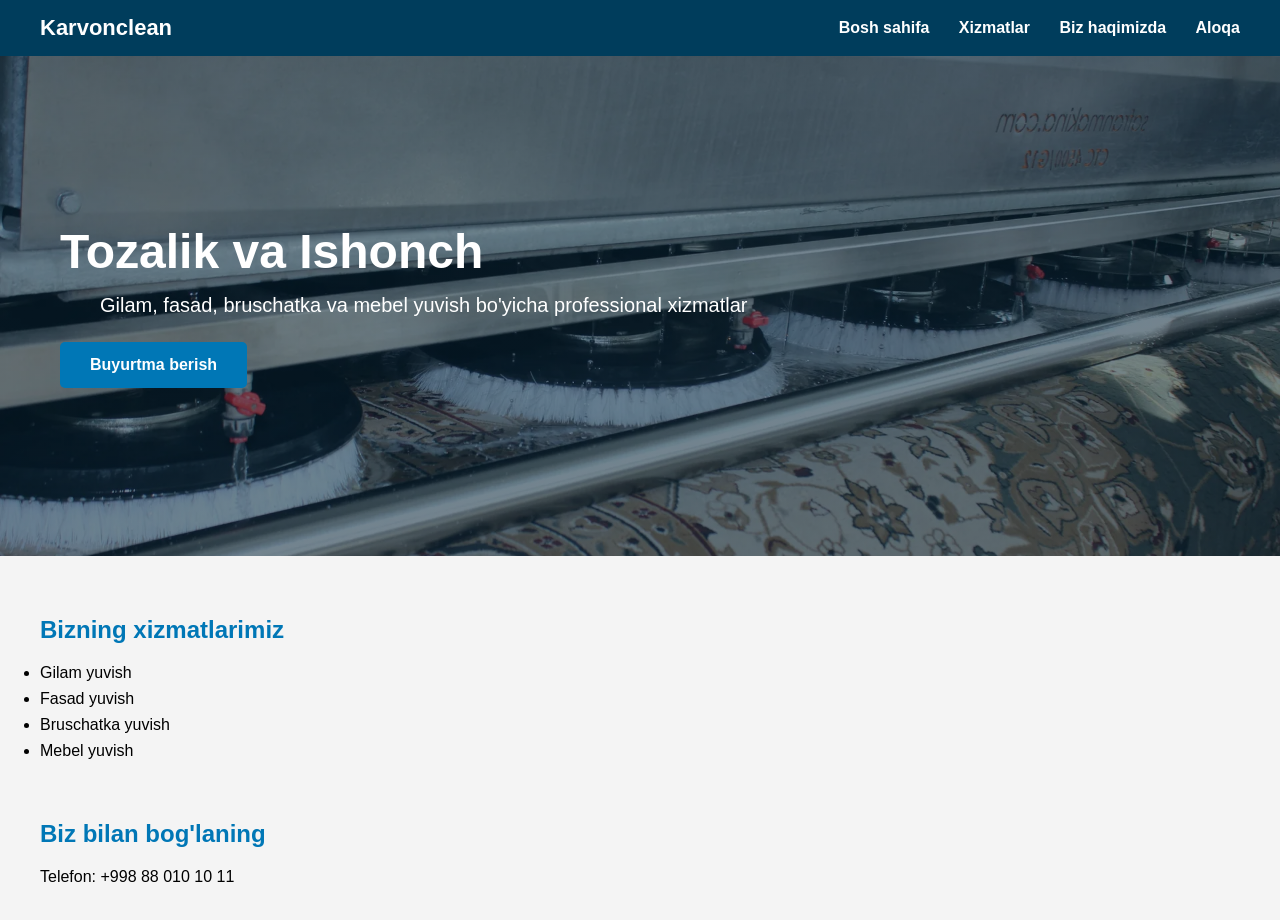
==== index.html @ b7f6bc05 "Add files via upload" ====
<!DOCTYPE html>
<html>
<head>
    <title>Karvonclean - Professional tozalash xizmatlari</title>
    <style>
        * {
            box-sizing: border-box;
        }
        body {
            font-family: Arial, sans-serif;
            background-color: #f4f4f4;
            margin: 0;
            padding: 0;
        }
        nav {
            background-color: #003d5c;
            padding: 15px 40px;
            display: flex;
            align-items: center;
            justify-content: space-between;
        }
        nav .logo {
            color: white;
            font-size: 22px;
            font-weight: bold;
        }
        nav a {
            color: white;
            text-decoration: none;
            margin-left: 25px;
            font-weight: bold;
        }
        nav a:hover {
            color: #7ec8e3;
        }
        .hero {
            background-image: linear-gradient(rgba(0,30,50,0.55), rgba(0,30,50,0.55)), url('hero.webp');
            background-size: cover;
            background-position: center;
            height: 500px;
            display: flex;
            flex-direction: column;
            justify-content: center;
            align-items: flex-start;
            padding: 0 60px;
            color: white;
        }
        .hero h1 {
            font-size: 48px;
            margin: 0 0 15px 0;
        }
        .hero p {
            font-size: 20px;
            margin: 0 0 25px 0;
        }
        .hero button.btn {
            background-color: #0077b6;
            color: white;
            padding: 14px 30px;
            border: none;
            cursor: pointer;
            font-weight: bold;
            border-radius: 5px;
            font-size: 16px;
        }
        .hero button.btn:hover {
            background-color: #005f8a;
        }
        h2 {
            color: #0077b6;
            padding: 40px 40px 0 40px;
        }
        p, ul {
            padding: 0 40px;
        }
        li {
            margin-bottom: 8px;
        }

        /* Modal (buyurtma oynasi) */
        .modal-overlay {
            display: none;
            position: fixed;
            top: 0; left: 0; right: 0; bottom: 0;
            background: rgba(0,0,0,0.5);
            justify-content: center;
            align-items: center;
            z-index: 100;
        }
        .modal-overlay.active {
            display: flex;
        }
        .modal-box {
            background: white;
            padding: 30px;
            border-radius: 10px;
            width: 90%;
            max-width: 400px;
        }
        .modal-box h3 {
            margin-top: 0;
            color: #0077b6;
        }
        .modal-box label {
            display: block;
            margin-top: 15px;
            margin-bottom: 5px;
            font-weight: bold;
            color: #333;
        }
        .modal-box input {
            width: 100%;
            padding: 10px;
            border: 1px solid #ccc;
            border-radius: 5px;
            font-size: 15px;
        }
        .phone-input {
            display: flex;
            align-items: center;
            border: 1px solid #ccc;
            border-radius: 5px;
            overflow: hidden;
        }
        .phone-input .prefix {
            background: #eee;
            padding: 10px 8px;
            font-weight: bold;
            color: #333;
            border-right: 1px solid #ccc;
        }
        .phone-input input {
            border: none;
            border-radius: 0;
        }
        .phone-input input:focus {
            outline: none;
        }
        .modal-buttons {
            margin-top: 20px;
            display: flex;
            gap: 10px;
        }
        .modal-buttons button {
            flex: 1;
            padding: 12px;
            border: none;
            border-radius: 5px;
            font-weight: bold;
            cursor: pointer;
            font-size: 15px;
        }
        #sendBtn {
            background-color: #0077b6;
            color: white;
        }
        #cancelBtn {
            background-color: #ddd;
            color: #333;
        }
        #statusMsg {
            margin-top: 15px;
            font-weight: bold;
        }
    </style>
</head>
<body>
    <nav>
        <div class="logo">Karvonclean</div>
        <div>
            <a href="index.html">Bosh sahifa</a>
            <a href="xizmatlar.html">Xizmatlar</a>
            <a href="biz-haqimizda.html">Biz haqimizda</a>
            <a href="aloqa.html">Aloqa</a>
        </div>
    </nav>

    <div class="hero">
        <h1>Tozalik va Ishonch</h1>
        <p>Gilam, fasad, bruschatka va mebel yuvish bo'yicha professional xizmatlar</p>
        <button class="btn" onclick="openModal()">Buyurtma berish</button>
    </div>

    <h2>Bizning xizmatlarimiz</h2>
    <ul>
        <li>Gilam yuvish</li>
        <li>Fasad yuvish</li>
        <li>Bruschatka yuvish</li>
        <li>Mebel yuvish</li>
    </ul>

    <h2>Biz bilan bog'laning</h2>
    <p>Telefon: +998 88 010 10 11</p>
    <br>

    <!-- Buyurtma oynasi (modal) -->
    <div class="modal-overlay" id="orderModal">
        <div class="modal-box">
            <h3>Buyurtma berish</h3>

            <label for="fullName">Ismingiz</label>
            <input type="text" id="fullName" placeholder="Ismingizni kiriting">

            <label for="phone">Telefon raqamingiz</label>
            <div class="phone-input">
                <span class="prefix">+998</span>
                <input type="text" id="phone" placeholder="XX XXX XX XX" maxlength="9">
            </div>

            <label for="altPhone">Zahira telefon raqamingiz (ixtiyoriy)</label>
            <div class="phone-input">
                <span class="prefix">+998</span>
                <input type="text" id="altPhone" placeholder="XX XXX XX XX" maxlength="9">
            </div>

            <div class="modal-buttons">
                <button id="cancelBtn" onclick="closeModal()">Bekor qilish</button>
                <button id="sendBtn" onclick="sendOrder()">Yuborish</button>
            </div>

            <div id="statusMsg"></div>
        </div>
    </div>

    <script>
        // === O'ZINGIZNING MA'LUMOTLARINGIZNI SHU YERGA YOZING ===
        const BOT_TOKEN = "8867305064:AAFNlTUi2sKW4f8qyHnWyM3jIhU1sw8QGks";
        const CHAT_IDS = ["558695914", "6346184642"];
        // ==========================================================

        function openModal() {
            document.getElementById('orderModal').classList.add('active');
            document.getElementById('statusMsg').textContent = '';
        }

        function closeModal() {
            document.getElementById('orderModal').classList.remove('active');
        }

        function sendOrder() {
            const name = document.getElementById('fullName').value.trim();
            const phoneRaw = document.getElementById('phone').value.trim();
            const altPhoneRaw = document.getElementById('altPhone').value.trim();
            const statusMsg = document.getElementById('statusMsg');

            if (!name || !phoneRaw) {
                statusMsg.style.color = 'red';
                statusMsg.textContent = "Iltimos, ism va telefon raqamni kiriting!";
                return;
            }

            const phone = "+998" + phoneRaw;
            const altPhone = altPhoneRaw ? "+998" + altPhoneRaw : "";

            let text = `🆕 Yangi buyurtma!\n\n👤 Ism: ${name}\n📞 Telefon: ${phone}`;
            if (altPhone) {
                text += `\n📞 Zahira telefon: ${altPhone}`;
            }

            statusMsg.style.color = '#333';
            statusMsg.textContent = "Yuborilmoqda...";

            const sendPromises = CHAT_IDS.map(id =>
                fetch(`https://api.telegram.org/bot${BOT_TOKEN}/sendMessage`, {
                    method: 'POST',
                    headers: { 'Content-Type': 'application/json' },
                    body: JSON.stringify({
                        chat_id: id,
                        text: text
                    })
                }).then(response => response.json())
            );

            Promise.all(sendPromises)
                .then(results => {
                    const allOk = results.every(r => r.ok);
                    if (allOk) {
                        statusMsg.style.color = 'green';
                        statusMsg.textContent = "Buyurtma yuborildi! Rahmat.";
                        document.getElementById('fullName').value = '';
                        document.getElementById('phone').value = '';
                        document.getElementById('altPhone').value = '';
                        setTimeout(closeModal, 2000);
                    } else {
                        statusMsg.style.color = 'red';
                        statusMsg.textContent = "Qisman xatolik yuz berdi. Qayta urinib ko'ring.";
                    }
                })
                .catch(error => {
                    statusMsg.style.color = 'red';
                    statusMsg.textContent = "Xatolik yuz berdi. Internetni tekshiring.";
                });
        }
    </script>
</body>
</html>
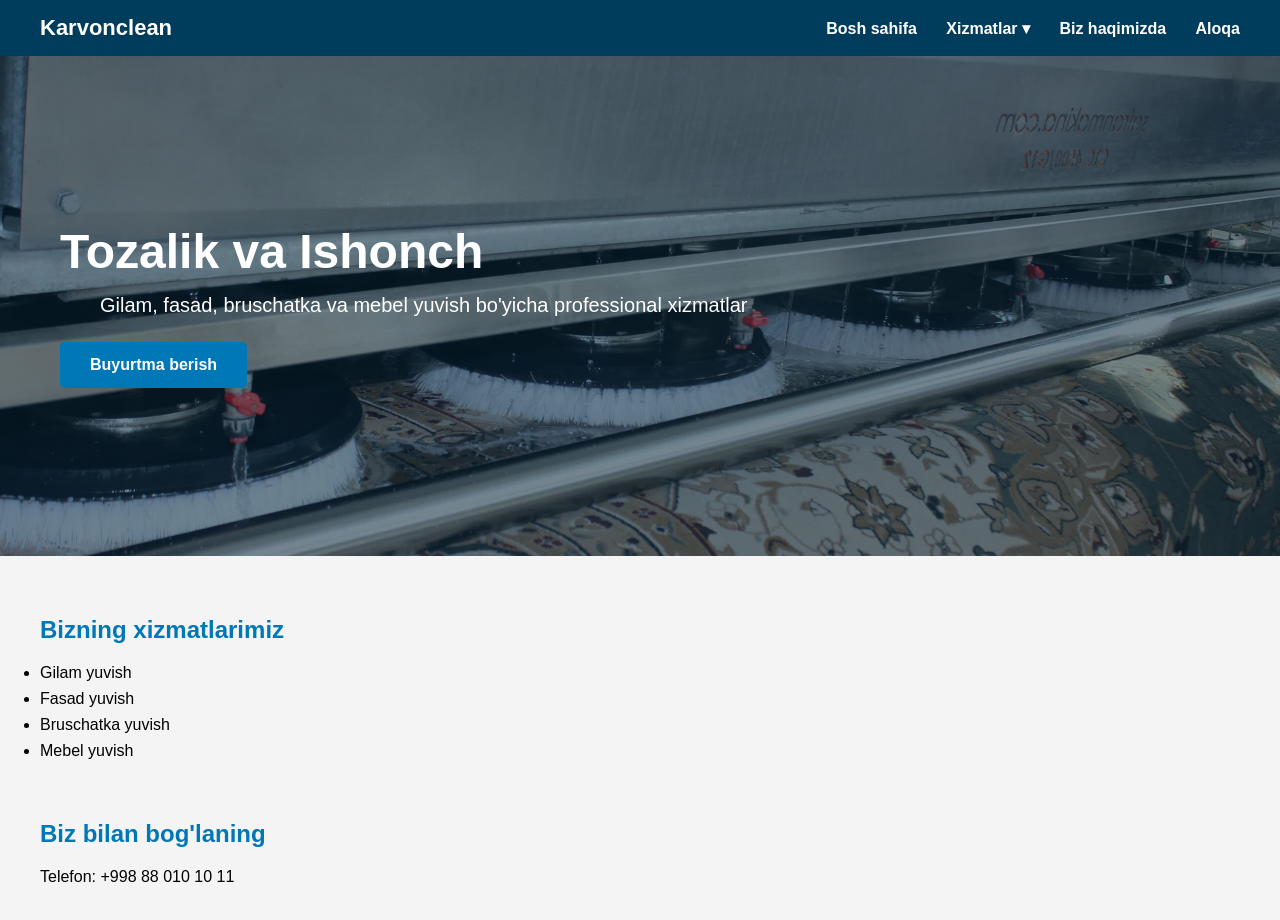
==== commit cdb5fce3: "Add files via upload" ====
--- a/index.html
+++ b/index.html
@@ -33,27 +33,122 @@
         nav a:hover {
             color: #7ec8e3;
         }
-        .hero {
-            background-image: linear-gradient(rgba(0,30,50,0.55), rgba(0,30,50,0.55)), url('hero.webp');
+                .dropdown {
+            position: relative;
+            display: inline-block;
+        }
+        .dropdown-menu {
+            display: none;
+            position: absolute;
+            top: 100%;
+            left: 0;
+            background: white;
+            min-width: 200px;
+            box-shadow: 0 4px 10px rgba(0,0,0,0.15);
+            border-radius: 6px;
+            overflow: hidden;
+            z-index: 10;
+        }
+        .dropdown-menu a {
+            display: block;
+            color: #333;
+            padding: 12px 18px;
+            margin: 0;
+            font-weight: normal;
+        }
+        .dropdown-menu a:hover {
+            background: #f0f0f0;
+            color: #0077b6;
+        }
+        .dropdown.open .dropdown-menu {
+            display: block;
+        }
+        @media (min-width: 701px) {
+            .dropdown:hover .dropdown-menu {
+                display: block;
+            }
+        }
+        @media (max-width: 700px) {
+            .dropdown-menu {
+                position: static;
+                box-shadow: none;
+                width: 100%;
+            }
+            .dropdown-menu a {
+                padding-left: 30px;
+                color: white;
+                background: rgba(255,255,255,0.08);
+            }
+        }
+        .menu-toggle {
+            display: none;
+            background: none;
+            border: none;
+            color: white;
+            font-size: 28px;
+            cursor: pointer;
+        }
+        @media (max-width: 700px) {
+            .menu-toggle {
+                display: block;
+            }
+            nav {
+                flex-wrap: wrap;
+            }
+            nav .nav-links {
+                display: none;
+                width: 100%;
+                flex-direction: column;
+                margin-top: 15px;
+            }
+            nav .nav-links.open {
+                display: flex;
+            }
+            nav a {
+                margin: 8px 0;
+                margin-left: 0;
+            }
+        }
+
+        .hero-slider {
+            position: relative;
+            height: 500px;
+            overflow: hidden;
+            color: white;
+        }
+        .hero-slide {
+            position: absolute;
+            top: 0; left: 0;
+            width: 100%;
+            height: 100%;
+            background-image: linear-gradient(rgba(0,30,50,0.55), rgba(0,30,50,0.55)), var(--bg-img);
             background-size: cover;
             background-position: center;
-            height: 500px;
+            opacity: 0;
+            transition: opacity 1.5s ease-in-out;
+        }
+        .hero-slide.active {
+            opacity: 1;
+        }
+        .hero-content {
+            position: relative;
+            z-index: 2;
+            height: 100%;
             display: flex;
             flex-direction: column;
             justify-content: center;
             align-items: flex-start;
             padding: 0 60px;
-            color: white;
-        }
-        .hero h1 {
+        }
+        .hero-content h1 {
             font-size: 48px;
             margin: 0 0 15px 0;
         }
-        .hero p {
+        .hero-content p {
             font-size: 20px;
             margin: 0 0 25px 0;
         }
-        .hero button.btn {
+        .hero-content button.btn {
             background-color: #0077b6;
             color: white;
             padding: 14px 30px;
@@ -63,9 +158,10 @@
             border-radius: 5px;
             font-size: 16px;
         }
-        .hero button.btn:hover {
+        .hero-content button.btn:hover {
             background-color: #005f8a;
         }
+
         h2 {
             color: #0077b6;
             padding: 40px 40px 0 40px;
@@ -167,18 +263,31 @@
 <body>
     <nav>
         <div class="logo">Karvonclean</div>
-        <div>
+        <button class="menu-toggle" onclick="toggleMenu()">☰</button>
+        <div class="nav-links" id="navLinks">
             <a href="index.html">Bosh sahifa</a>
-            <a href="xizmatlar.html">Xizmatlar</a>
+                        <div class="dropdown" id="servicesDropdown">
+                <a href="xizmatlar.html" onclick="return toggleDropdown(event)">Xizmatlar ▾</a>
+                <div class="dropdown-menu">
+                    <a href="xizmatlar.html#gilam">Gilam yuvish</a>
+                    <a href="xizmatlar.html#fasad">Fasad yuvish</a>
+                    <a href="xizmatlar.html#bruschatka">Bruschatka yuvish</a>
+                    <a href="xizmatlar.html#mebel">Mebel yuvish</a>
+                </div>
+            </div>  
             <a href="biz-haqimizda.html">Biz haqimizda</a>
             <a href="aloqa.html">Aloqa</a>
         </div>
     </nav>
 
-    <div class="hero">
-        <h1>Tozalik va Ishonch</h1>
-        <p>Gilam, fasad, bruschatka va mebel yuvish bo'yicha professional xizmatlar</p>
-        <button class="btn" onclick="openModal()">Buyurtma berish</button>
+    <div class="hero-slider">
+        <div class="hero-slide active" style="--bg-img: url('hero.webp');"></div>
+        <div class="hero-slide" style="--bg-img: url('hero2.webp');"></div>
+        <div class="hero-content">
+            <h1>Tozalik va Ishonch</h1>
+            <p>Gilam, fasad, bruschatka va mebel yuvish bo'yicha professional xizmatlar</p>
+            <button class="btn" onclick="openModal()">Buyurtma berish</button>
+        </div>
     </div>
 
     <h2>Bizning xizmatlarimiz</h2>
@@ -223,9 +332,22 @@
     </div>
 
     <script>
+        function toggleMenu() {
+            document.getElementById('navLinks').classList.toggle('open');
+        }
+
+        function toggleDropdown(e) {
+            if (window.innerWidth <= 700) {
+                e.preventDefault();
+                document.getElementById('servicesDropdown').classList.toggle('open');
+                return false;
+            }
+            return true;
+        }
+        
         // === O'ZINGIZNING MA'LUMOTLARINGIZNI SHU YERGA YOZING ===
         const BOT_TOKEN = "8867305064:AAFNlTUi2sKW4f8qyHnWyM3jIhU1sw8QGks";
-        const CHAT_IDS = ["558695914", "6346184642"];
+        const CHAT_IDS = ["6346184642"];
         // ==========================================================
 
         function openModal() {
@@ -291,6 +413,15 @@
                     statusMsg.textContent = "Xatolik yuz berdi. Internetni tekshiring.";
                 });
         }
+
+        // Hero rasm slayderi
+        let currentSlide = 0;
+        const slides = document.querySelectorAll('.hero-slide');
+        setInterval(() => {
+            slides[currentSlide].classList.remove('active');
+            currentSlide = (currentSlide + 1) % slides.length;
+            slides[currentSlide].classList.add('active');
+        }, 2500);
     </script>
 </body>
 </html>
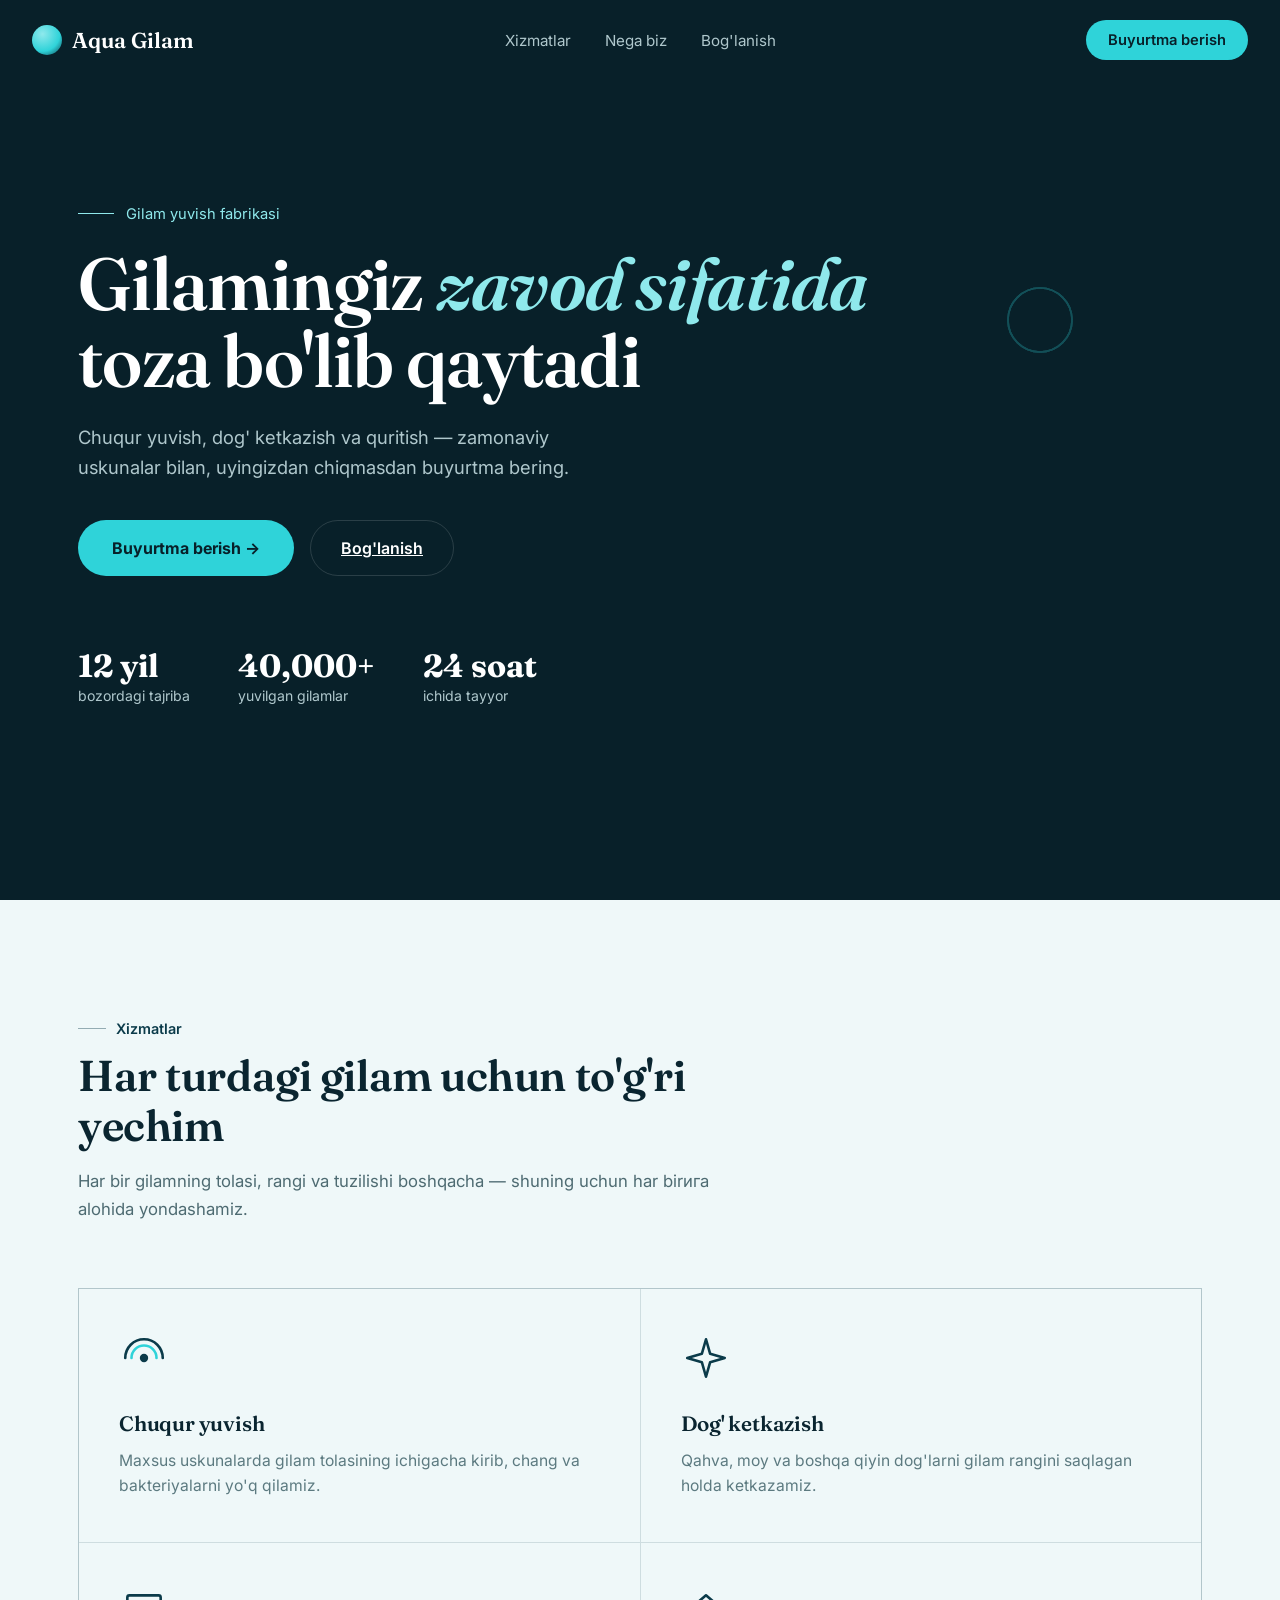
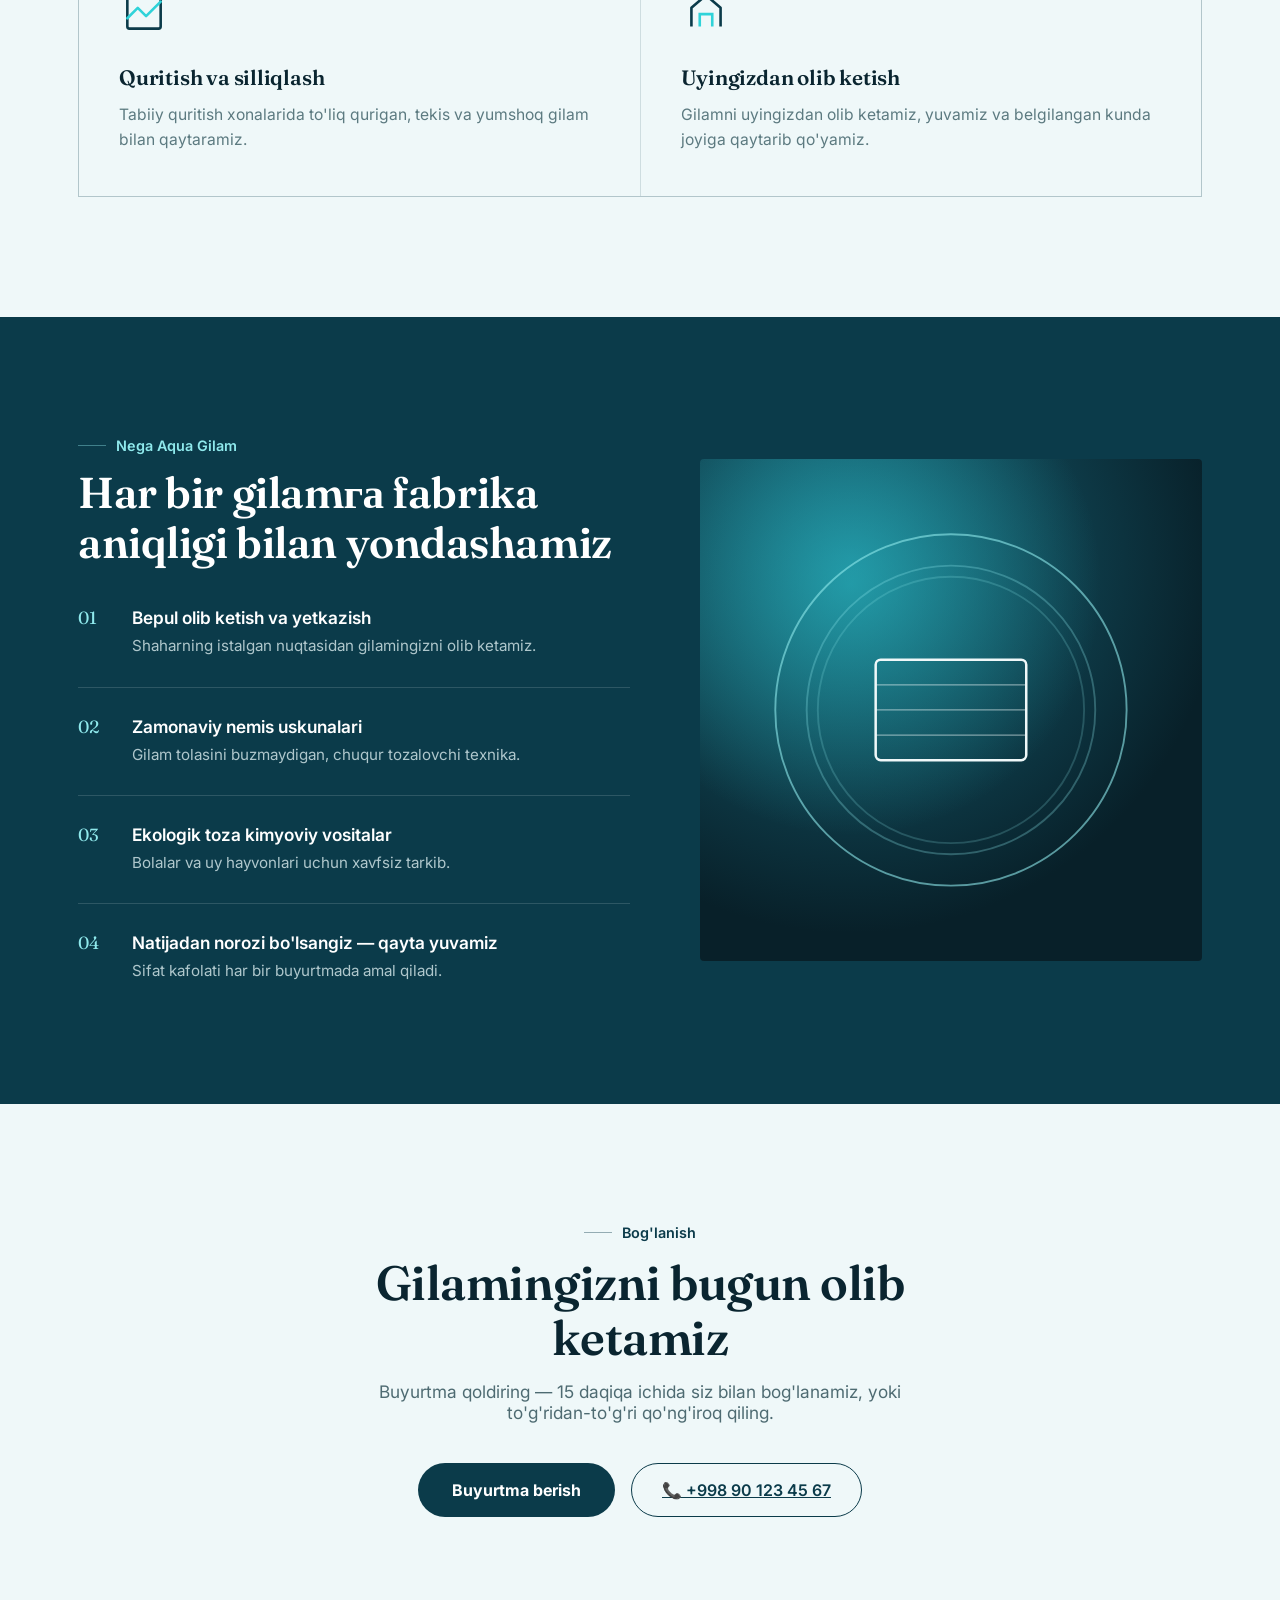
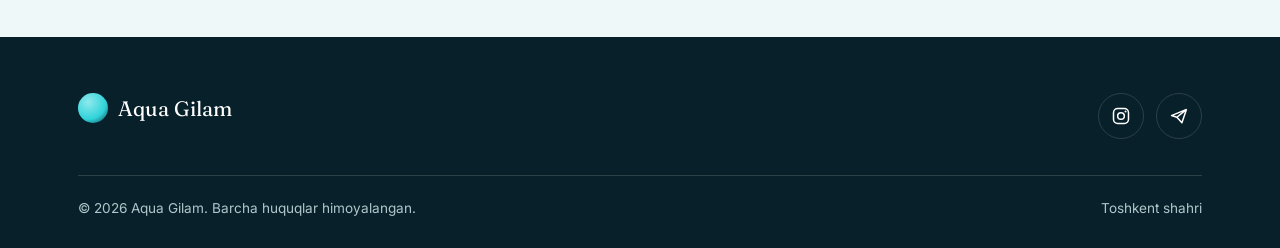
==== commit fcd213d4: "Add files via upload" ====
--- a/index.html
+++ b/index.html
@@ -1,427 +1,186 @@
-<!DOCTYPE html>
-<html>
-<head>
-    <title>Karvonclean - Professional tozalash xizmatlari</title>
-    <style>
-        * {
-            box-sizing: border-box;
-        }
-        body {
-            font-family: Arial, sans-serif;
-            background-color: #f4f4f4;
-            margin: 0;
-            padding: 0;
-        }
-        nav {
-            background-color: #003d5c;
-            padding: 15px 40px;
-            display: flex;
-            align-items: center;
-            justify-content: space-between;
-        }
-        nav .logo {
-            color: white;
-            font-size: 22px;
-            font-weight: bold;
-        }
-        nav a {
-            color: white;
-            text-decoration: none;
-            margin-left: 25px;
-            font-weight: bold;
-        }
-        nav a:hover {
-            color: #7ec8e3;
-        }
-                .dropdown {
-            position: relative;
-            display: inline-block;
-        }
-        .dropdown-menu {
-            display: none;
-            position: absolute;
-            top: 100%;
-            left: 0;
-            background: white;
-            min-width: 200px;
-            box-shadow: 0 4px 10px rgba(0,0,0,0.15);
-            border-radius: 6px;
-            overflow: hidden;
-            z-index: 10;
-        }
-        .dropdown-menu a {
-            display: block;
-            color: #333;
-            padding: 12px 18px;
-            margin: 0;
-            font-weight: normal;
-        }
-        .dropdown-menu a:hover {
-            background: #f0f0f0;
-            color: #0077b6;
-        }
-        .dropdown.open .dropdown-menu {
-            display: block;
-        }
-        @media (min-width: 701px) {
-            .dropdown:hover .dropdown-menu {
-                display: block;
-            }
-        }
-        @media (max-width: 700px) {
-            .dropdown-menu {
-                position: static;
-                box-shadow: none;
-                width: 100%;
-            }
-            .dropdown-menu a {
-                padding-left: 30px;
-                color: white;
-                background: rgba(255,255,255,0.08);
-            }
-        }
-        .menu-toggle {
-            display: none;
-            background: none;
-            border: none;
-            color: white;
-            font-size: 28px;
-            cursor: pointer;
-        }
-        @media (max-width: 700px) {
-            .menu-toggle {
-                display: block;
-            }
-            nav {
-                flex-wrap: wrap;
-            }
-            nav .nav-links {
-                display: none;
-                width: 100%;
-                flex-direction: column;
-                margin-top: 15px;
-            }
-            nav .nav-links.open {
-                display: flex;
-            }
-            nav a {
-                margin: 8px 0;
-                margin-left: 0;
-            }
-        }
-
-        .hero-slider {
-            position: relative;
-            height: 500px;
-            overflow: hidden;
-            color: white;
-        }
-        .hero-slide {
-            position: absolute;
-            top: 0; left: 0;
-            width: 100%;
-            height: 100%;
-            background-image: linear-gradient(rgba(0,30,50,0.55), rgba(0,30,50,0.55)), var(--bg-img);
-            background-size: cover;
-            background-position: center;
-            opacity: 0;
-            transition: opacity 1.5s ease-in-out;
-        }
-        .hero-slide.active {
-            opacity: 1;
-        }
-        .hero-content {
-            position: relative;
-            z-index: 2;
-            height: 100%;
-            display: flex;
-            flex-direction: column;
-            justify-content: center;
-            align-items: flex-start;
-            padding: 0 60px;
-        }
-        .hero-content h1 {
-            font-size: 48px;
-            margin: 0 0 15px 0;
-        }
-        .hero-content p {
-            font-size: 20px;
-            margin: 0 0 25px 0;
-        }
-        .hero-content button.btn {
-            background-color: #0077b6;
-            color: white;
-            padding: 14px 30px;
-            border: none;
-            cursor: pointer;
-            font-weight: bold;
-            border-radius: 5px;
-            font-size: 16px;
-        }
-        .hero-content button.btn:hover {
-            background-color: #005f8a;
-        }
-
-        h2 {
-            color: #0077b6;
-            padding: 40px 40px 0 40px;
-        }
-        p, ul {
-            padding: 0 40px;
-        }
-        li {
-            margin-bottom: 8px;
-        }
-
-        /* Modal (buyurtma oynasi) */
-        .modal-overlay {
-            display: none;
-            position: fixed;
-            top: 0; left: 0; right: 0; bottom: 0;
-            background: rgba(0,0,0,0.5);
-            justify-content: center;
-            align-items: center;
-            z-index: 100;
-        }
-        .modal-overlay.active {
-            display: flex;
-        }
-        .modal-box {
-            background: white;
-            padding: 30px;
-            border-radius: 10px;
-            width: 90%;
-            max-width: 400px;
-        }
-        .modal-box h3 {
-            margin-top: 0;
-            color: #0077b6;
-        }
-        .modal-box label {
-            display: block;
-            margin-top: 15px;
-            margin-bottom: 5px;
-            font-weight: bold;
-            color: #333;
-        }
-        .modal-box input {
-            width: 100%;
-            padding: 10px;
-            border: 1px solid #ccc;
-            border-radius: 5px;
-            font-size: 15px;
-        }
-        .phone-input {
-            display: flex;
-            align-items: center;
-            border: 1px solid #ccc;
-            border-radius: 5px;
-            overflow: hidden;
-        }
-        .phone-input .prefix {
-            background: #eee;
-            padding: 10px 8px;
-            font-weight: bold;
-            color: #333;
-            border-right: 1px solid #ccc;
-        }
-        .phone-input input {
-            border: none;
-            border-radius: 0;
-        }
-        .phone-input input:focus {
-            outline: none;
-        }
-        .modal-buttons {
-            margin-top: 20px;
-            display: flex;
-            gap: 10px;
-        }
-        .modal-buttons button {
-            flex: 1;
-            padding: 12px;
-            border: none;
-            border-radius: 5px;
-            font-weight: bold;
-            cursor: pointer;
-            font-size: 15px;
-        }
-        #sendBtn {
-            background-color: #0077b6;
-            color: white;
-        }
-        #cancelBtn {
-            background-color: #ddd;
-            color: #333;
-        }
-        #statusMsg {
-            margin-top: 15px;
-            font-weight: bold;
-        }
-    </style>
-</head>
-<body>
-    <nav>
-        <div class="logo">Karvonclean</div>
-        <button class="menu-toggle" onclick="toggleMenu()">☰</button>
-        <div class="nav-links" id="navLinks">
-            <a href="index.html">Bosh sahifa</a>
-                        <div class="dropdown" id="servicesDropdown">
-                <a href="xizmatlar.html" onclick="return toggleDropdown(event)">Xizmatlar ▾</a>
-                <div class="dropdown-menu">
-                    <a href="xizmatlar.html#gilam">Gilam yuvish</a>
-                    <a href="xizmatlar.html#fasad">Fasad yuvish</a>
-                    <a href="xizmatlar.html#bruschatka">Bruschatka yuvish</a>
-                    <a href="xizmatlar.html#mebel">Mebel yuvish</a>
-                </div>
-            </div>  
-            <a href="biz-haqimizda.html">Biz haqimizda</a>
-            <a href="aloqa.html">Aloqa</a>
-        </div>
-    </nav>
-
-    <div class="hero-slider">
-        <div class="hero-slide active" style="--bg-img: url('hero.webp');"></div>
-        <div class="hero-slide" style="--bg-img: url('hero2.webp');"></div>
-        <div class="hero-content">
-            <h1>Tozalik va Ishonch</h1>
-            <p>Gilam, fasad, bruschatka va mebel yuvish bo'yicha professional xizmatlar</p>
-            <button class="btn" onclick="openModal()">Buyurtma berish</button>
-        </div>
-    </div>
-
-    <h2>Bizning xizmatlarimiz</h2>
-    <ul>
-        <li>Gilam yuvish</li>
-        <li>Fasad yuvish</li>
-        <li>Bruschatka yuvish</li>
-        <li>Mebel yuvish</li>
-    </ul>
-
-    <h2>Biz bilan bog'laning</h2>
-    <p>Telefon: +998 88 010 10 11</p>
-    <br>
-
-    <!-- Buyurtma oynasi (modal) -->
-    <div class="modal-overlay" id="orderModal">
-        <div class="modal-box">
-            <h3>Buyurtma berish</h3>
-
-            <label for="fullName">Ismingiz</label>
-            <input type="text" id="fullName" placeholder="Ismingizni kiriting">
-
-            <label for="phone">Telefon raqamingiz</label>
-            <div class="phone-input">
-                <span class="prefix">+998</span>
-                <input type="text" id="phone" placeholder="XX XXX XX XX" maxlength="9">
-            </div>
-
-            <label for="altPhone">Zahira telefon raqamingiz (ixtiyoriy)</label>
-            <div class="phone-input">
-                <span class="prefix">+998</span>
-                <input type="text" id="altPhone" placeholder="XX XXX XX XX" maxlength="9">
-            </div>
-
-            <div class="modal-buttons">
-                <button id="cancelBtn" onclick="closeModal()">Bekor qilish</button>
-                <button id="sendBtn" onclick="sendOrder()">Yuborish</button>
-            </div>
-
-            <div id="statusMsg"></div>
-        </div>
-    </div>
-
-    <script>
-        function toggleMenu() {
-            document.getElementById('navLinks').classList.toggle('open');
-        }
-
-        function toggleDropdown(e) {
-            if (window.innerWidth <= 700) {
-                e.preventDefault();
-                document.getElementById('servicesDropdown').classList.toggle('open');
-                return false;
-            }
-            return true;
-        }
-        
-        // === O'ZINGIZNING MA'LUMOTLARINGIZNI SHU YERGA YOZING ===
-        const BOT_TOKEN = "8867305064:AAFNlTUi2sKW4f8qyHnWyM3jIhU1sw8QGks";
-        const CHAT_IDS = ["6346184642"];
-        // ==========================================================
-
-        function openModal() {
-            document.getElementById('orderModal').classList.add('active');
-            document.getElementById('statusMsg').textContent = '';
-        }
-
-        function closeModal() {
-            document.getElementById('orderModal').classList.remove('active');
-        }
-
-        function sendOrder() {
-            const name = document.getElementById('fullName').value.trim();
-            const phoneRaw = document.getElementById('phone').value.trim();
-            const altPhoneRaw = document.getElementById('altPhone').value.trim();
-            const statusMsg = document.getElementById('statusMsg');
-
-            if (!name || !phoneRaw) {
-                statusMsg.style.color = 'red';
-                statusMsg.textContent = "Iltimos, ism va telefon raqamni kiriting!";
-                return;
-            }
-
-            const phone = "+998" + phoneRaw;
-            const altPhone = altPhoneRaw ? "+998" + altPhoneRaw : "";
-
-            let text = `🆕 Yangi buyurtma!\n\n👤 Ism: ${name}\n📞 Telefon: ${phone}`;
-            if (altPhone) {
-                text += `\n📞 Zahira telefon: ${altPhone}`;
-            }
-
-            statusMsg.style.color = '#333';
-            statusMsg.textContent = "Yuborilmoqda...";
-
-            const sendPromises = CHAT_IDS.map(id =>
-                fetch(`https://api.telegram.org/bot${BOT_TOKEN}/sendMessage`, {
-                    method: 'POST',
-                    headers: { 'Content-Type': 'application/json' },
-                    body: JSON.stringify({
-                        chat_id: id,
-                        text: text
-                    })
-                }).then(response => response.json())
-            );
-
-            Promise.all(sendPromises)
-                .then(results => {
-                    const allOk = results.every(r => r.ok);
-                    if (allOk) {
-                        statusMsg.style.color = 'green';
-                        statusMsg.textContent = "Buyurtma yuborildi! Rahmat.";
-                        document.getElementById('fullName').value = '';
-                        document.getElementById('phone').value = '';
-                        document.getElementById('altPhone').value = '';
-                        setTimeout(closeModal, 2000);
-                    } else {
-                        statusMsg.style.color = 'red';
-                        statusMsg.textContent = "Qisman xatolik yuz berdi. Qayta urinib ko'ring.";
-                    }
-                })
-                .catch(error => {
-                    statusMsg.style.color = 'red';
-                    statusMsg.textContent = "Xatolik yuz berdi. Internetni tekshiring.";
-                });
-        }
-
-        // Hero rasm slayderi
-        let currentSlide = 0;
-        const slides = document.querySelectorAll('.hero-slide');
-        setInterval(() => {
-            slides[currentSlide].classList.remove('active');
-            currentSlide = (currentSlide + 1) % slides.length;
-            slides[currentSlide].classList.add('active');
-        }, 2500);
-    </script>
-</body>
-</html>+<!DOCTYPE html>
+<html lang="uz">
+<head>
+<meta charset="UTF-8">
+<meta name="viewport" content="width=device-width, initial-scale=1.0">
+<title>AQUA GILAM — Gilam yuvish fabrikasi</title>
+<link rel="stylesheet" href="style.css">
+</head>
+<body>
+
+<nav class="nav" id="nav">
+  <div class="logo"><span class="logo-mark"></span>Aqua Gilam</div>
+  <ul class="nav-links">
+    <li><a href="#services">Xizmatlar</a></li>
+    <li><a href="#why">Nega biz</a></li>
+    <li><a href="#contact">Bog'lanish</a></li>
+  </ul>
+  <button class="nav-cta" onclick="openModal()">Buyurtma berish</button>
+  <button class="nav-toggle" aria-label="Menu">☰</button>
+</nav>
+
+<section class="hero">
+  <div class="hero-slides">
+    <div class="hero-slide"></div>
+    <div class="hero-slide"></div>
+    <div class="hero-slide"></div>
+    <div class="hero-slide"></div>
+  </div>
+  <svg class="ripple-svg" viewBox="0 0 800 800" preserveAspectRatio="xMidYMid slice">
+    <circle cx="650" cy="200" r="20"/>
+    <circle cx="650" cy="200" r="20"/>
+    <circle cx="650" cy="200" r="20"/>
+  </svg>
+  <div class="hero-overlay"></div>
+  <div class="container hero-content">
+    <div class="eyebrow-line"><span class="dash"></span>Gilam yuvish fabrikasi</div>
+    <h1>Gilamingiz <em>zavod sifatida</em> toza bo'lib qaytadi</h1>
+    <p class="lede">Chuqur yuvish, dog' ketkazish va quritish — zamonaviy uskunalar bilan, uyingizdan chiqmasdan buyurtma bering.</p>
+    <div class="hero-actions">
+      <button class="btn-primary" onclick="openModal()">Buyurtma berish →</button>
+      <a class="btn-ghost" href="tel:+998880101011">Bog'lanish</a>
+    </div>
+    <div class="hero-stats">
+      <div class="stat"><b>12 yil</b><span>bozordagi tajriba</span></div>
+      <div class="stat"><b>40,000+</b><span>yuvilgan gilamlar</span></div>
+      <div class="stat"><b>24 soat</b><span>ichida tayyor</span></div>
+    </div>
+  </div>
+</section>
+
+<section class="section" id="services">
+  <div class="container">
+    <div class="section-head">
+      <div class="section-tag"><span class="dash"></span>Xizmatlar</div>
+      <h2>Har turdagi gilam uchun to'g'ri yechim</h2>
+      <p class="desc">Har bir gilamning tolasi, rangi va tuzilishi boshqacha — shuning uchun har birига alohida yondashamiz.</p>
+    </div>
+    <div class="services">
+      <div class="service">
+        <svg class="service-icon" viewBox="0 0 48 48" fill="none"><path d="M6 24C6 14 14 6 24 6C34 6 42 14 42 24" stroke="#0B3B4A" stroke-width="2.5" stroke-linecap="round"/><path d="M12 24C12 17.4 17.4 12 24 12C30.6 12 36 17.4 36 24" stroke="#2FD3D9" stroke-width="2.5" stroke-linecap="round"/><circle cx="24" cy="24" r="4" fill="#0B3B4A"/></svg>
+        <h3>Chuqur yuvish</h3>
+        <p>Maxsus uskunalarda gilam tolasining ichigacha kirib, chang va bakteriyalarni yo'q qilamiz.</p>
+      </div>
+      <div class="service">
+        <svg class="service-icon" viewBox="0 0 48 48" fill="none"><path d="M24 6L28 20L42 24L28 28L24 42L20 28L6 24L20 20L24 6Z" stroke="#0B3B4A" stroke-width="2.5" stroke-linejoin="round"/></svg>
+        <h3>Dog' ketkazish</h3>
+        <p>Qahva, moy va boshqa qiyin dog'larni gilam rangini saqlagan holda ketkazamiz.</p>
+      </div>
+      <div class="service">
+        <svg class="service-icon" viewBox="0 0 48 48" fill="none"><rect x="8" y="8" width="32" height="32" rx="2" stroke="#0B3B4A" stroke-width="2.5"/><path d="M8 30L18 20L26 28L40 14" stroke="#2FD3D9" stroke-width="2.5" stroke-linecap="round" stroke-linejoin="round"/></svg>
+        <h3>Quritish va silliqlash</h3>
+        <p>Tabiiy quritish xonalarida to'liq qurigan, tekis va yumshoq gilam bilan qaytaramiz.</p>
+      </div>
+      <div class="service">
+        <svg class="service-icon" viewBox="0 0 48 48" fill="none"><path d="M10 38L10 20L24 8L38 20L38 38" stroke="#0B3B4A" stroke-width="2.5" stroke-linejoin="round"/><path d="M18 38V26H30V38" stroke="#2FD3D9" stroke-width="2.5"/></svg>
+        <h3>Uyingizdan olib ketish</h3>
+        <p>Gilamni uyingizdan olib ketamiz, yuvamiz va belgilangan kunda joyiga qaytarib qo'yamiz.</p>
+      </div>
+    </div>
+  </div>
+</section>
+
+<section class="section why" id="why">
+  <div class="container why-grid">
+    <div>
+      <div class="section-tag"><span class="dash"></span>Nega Aqua Gilam</div>
+      <h2 style="margin-bottom:40px;">Har bir gilamга fabrika aniqligi bilan yondashamiz</h2>
+      <ul class="why-list">
+        <li>
+          <span class="why-num">01</span>
+          <div><h4>Bepul olib ketish va yetkazish</h4><p>Shaharning istalgan nuqtasidan gilamingizni olib ketamiz.</p></div>
+        </li>
+        <li>
+          <span class="why-num">02</span>
+          <div><h4>Zamonaviy nemis uskunalari</h4><p>Gilam tolasini buzmaydigan, chuqur tozalovchi texnika.</p></div>
+        </li>
+        <li>
+          <span class="why-num">03</span>
+          <div><h4>Ekologik toza kimyoviy vositalar</h4><p>Bolalar va uy hayvonlari uchun xavfsiz tarkib.</p></div>
+        </li>
+        <li>
+          <span class="why-num">04</span>
+          <div><h4>Natijadan norozi bo'lsangiz — qayta yuvamiz</h4><p>Sifat kafolati har bir buyurtmada amal qiladi.</p></div>
+        </li>
+      </ul>
+    </div>
+    <div class="why-visual">
+      <svg viewBox="0 0 400 400">
+        <defs>
+          <radialGradient id="g1" cx="30%" cy="25%"><stop offset="0%" stop-color="#2FD3D9" stop-opacity="0.5"/><stop offset="100%" stop-color="#2FD3D9" stop-opacity="0"/></radialGradient>
+        </defs>
+        <rect width="400" height="400" fill="url(#g1)"/>
+        <g fill="none" stroke="#8FE9EC" stroke-width="1.5" opacity="0.6">
+          <circle cx="200" cy="200" r="60"><animate attributeName="r" values="60;150;60" dur="8s" repeatCount="indefinite"/><animate attributeName="opacity" values="0.7;0;0.7" dur="8s" repeatCount="indefinite"/></circle>
+          <circle cx="200" cy="200" r="100"><animate attributeName="r" values="100;180;100" dur="8s" begin="1.3s" repeatCount="indefinite"/><animate attributeName="opacity" values="0.6;0;0.6" dur="8s" begin="1.3s" repeatCount="indefinite"/></circle>
+          <circle cx="200" cy="200" r="140"><animate attributeName="r" values="140;210;140" dur="8s" begin="2.6s" repeatCount="indefinite"/><animate attributeName="opacity" values="0.4;0;0.4" dur="8s" begin="2.6s" repeatCount="indefinite"/></circle>
+        </g>
+        <rect x="140" y="160" width="120" height="80" rx="4" fill="none" stroke="#EFF8F9" stroke-width="2"/>
+        <line x1="140" y1="180" x2="260" y2="180" stroke="#EFF8F9" stroke-width="1" opacity="0.5"/>
+        <line x1="140" y1="200" x2="260" y2="200" stroke="#EFF8F9" stroke-width="1" opacity="0.5"/>
+        <line x1="140" y1="220" x2="260" y2="220" stroke="#EFF8F9" stroke-width="1" opacity="0.5"/>
+      </svg>
+    </div>
+  </div>
+</section>
+
+<section class="section contact" id="contact">
+  <div class="container contact-inner">
+    <div class="section-tag" style="justify-content:center;"><span class="dash"></span>Bog'lanish</div>
+    <h2>Gilamingizni bugun olib ketamiz</h2>
+    <p>Buyurtma qoldiring — 15 daqiqa ichida siz bilan bog'lanamiz, yoki to'g'ridan-to'g'ri qo'ng'iroq qiling.</p>
+    <div class="contact-actions">
+      <button class="btn-primary dark" onclick="openModal()">Buyurtma berish</button>
+      <a class="btn-outline" href="tel:+998901234567">📞 +998 90 123 45 67</a>
+    </div>
+  </div>
+</section>
+
+<footer>
+  <div class="container">
+    <div class="footer-top">
+      <div class="footer-logo"><span class="logo-mark"></span>Aqua Gilam</div>
+      <div class="footer-social">
+        <a class="social-btn" href="#" aria-label="Instagram" onclick="return false;">
+          <svg width="20" height="20" viewBox="0 0 24 24" fill="none"><rect x="3" y="3" width="18" height="18" rx="5" stroke="currentColor" stroke-width="1.8"/><circle cx="12" cy="12" r="4" stroke="currentColor" stroke-width="1.8"/><circle cx="17.5" cy="6.5" r="1.2" fill="currentColor"/></svg>
+        </a>
+        <a class="social-btn" href="#" aria-label="Telegram" onclick="return false;">
+          <svg width="20" height="20" viewBox="0 0 24 24" fill="none"><path d="M21 4L3 11.5L9.5 13.5M21 4L15.5 20L9.5 13.5M21 4L9.5 13.5" stroke="currentColor" stroke-width="1.8" stroke-linejoin="round"/></svg>
+        </a>
+      </div>
+    </div>
+    <div class="footer-bottom">
+      <span>© 2026 Aqua Gilam. Barcha huquqlar himoyalangan.</span>
+      <span>Toshkent shahri</span>
+    </div>
+  </div>
+</footer>
+
+<div class="modal-overlay" id="modalOverlay">
+  <div class="modal">
+    <button class="modal-close" onclick="closeModal()" aria-label="Yopish">×</button>
+    <div class="form-state" id="formState">
+      <h3>Buyurtma berish</h3>
+      <p class="sub">Ism va raqamingizni qoldiring — administratorlarimizga avtomatik xabar boradi.</p>
+      <div class="field">
+        <label for="nameInput">Ismingiz</label>
+        <input id="nameInput" type="text" placeholder="Masalan: Aziz Karimov">
+      </div>
+      <div class="field">
+        <label for="phoneInput">Telefon raqamingiz</label>
+        <input id="phoneInput" type="tel" placeholder="+998 90 123 45 67">
+      </div>
+      <button class="btn-primary dark" onclick="submitOrder()">Yuborish</button>
+    </div>
+    <div class="success-state" id="successState">
+      <div class="success-icon">✓</div>
+      <h3>So'rovingiz qabul qilindi</h3>
+      <p>Rahmat<span id="successName"></span>! Ma'lumotlaringiz Telegram orqali adminlarimizga va guruhimizga yuborildi. Tez orada siz bilan bog'lanamiz.</p>
+    </div>
+  </div>
+</div>
+
+<script src="script.js"></script>
+
+</body>
+</html>
--- a/style.css
+++ b/style.css
@@ -0,0 +1,317 @@
+@import url('https://fonts.googleapis.com/css2?family=Fraunces:opsz,wght@9..144,400;9..144,500;9..144,600;9..144,700&family=Inter:wght@400;500;600;700&display=swap');
+
+:root{
+  --navy:#0B3B4A;
+  --deep:#082029;
+  --aqua:#2FD3D9;
+  --aqua-soft:#8FE9EC;
+  --white:#FFFFFF;
+  --ice:#EFF8F9;
+  --ink:#0A2530;
+  --silver:#AFC7CC;
+  --line:rgba(255,255,255,0.14);
+}
+
+*{box-sizing:border-box; margin:0; padding:0;}
+html{scroll-behavior:smooth;}
+body{
+  font-family:'Inter', sans-serif;
+  color:var(--ink);
+  background:var(--ice);
+  overflow-x:hidden;
+}
+@media (prefers-reduced-motion: reduce){
+  *{animation-duration:0.01ms !important; animation-iteration-count:1 !important; transition-duration:0.01ms !important;}
+}
+
+h1,h2,h3{font-family:'Fraunces', serif; font-weight:600; letter-spacing:-0.01em;}
+
+a, button{font-family:inherit;}
+button{cursor:pointer; border:none; background:none;}
+:focus-visible{outline:3px solid var(--aqua); outline-offset:3px;}
+
+.container{max-width:1180px; margin:0 auto; padding:0 28px;}
+
+/* ---------- NAV ---------- */
+.nav{
+  position:fixed; top:0; left:0; right:0; z-index:100;
+  display:flex; align-items:center; justify-content:space-between;
+  padding:20px 32px;
+  transition:background 0.35s ease, padding 0.35s ease, box-shadow .35s ease;
+}
+.nav.scrolled{
+  background:rgba(8,32,41,0.86);
+  backdrop-filter:blur(10px);
+  padding:12px 32px;
+  box-shadow:0 8px 24px rgba(0,0,0,0.18);
+}
+.logo{
+  color:var(--white); font-family:'Fraunces',serif; font-size:1.35rem; font-weight:600;
+  display:flex; align-items:center; gap:10px;
+}
+.logo-mark{
+  width:30px; height:30px; border-radius:50%;
+  background:radial-gradient(circle at 35% 30%, var(--aqua-soft), var(--aqua) 60%, var(--navy) 100%);
+  flex-shrink:0;
+}
+.nav-links{display:flex; gap:34px; list-style:none;}
+.nav-links a{color:var(--silver); text-decoration:none; font-size:0.95rem; transition:color .25s;}
+.nav-links a:hover{color:var(--white);}
+.nav-cta{
+  background:var(--aqua); color:var(--deep); padding:11px 22px; border-radius:100px;
+  font-weight:600; font-size:0.92rem; transition:transform .25s, box-shadow .25s;
+}
+.nav-cta:hover{transform:translateY(-2px); box-shadow:0 10px 24px rgba(47,211,217,0.35);}
+.nav-toggle{display:none; color:var(--white); font-size:1.6rem;}
+
+/* ---------- HERO ---------- */
+.hero{
+  position:relative;
+  min-height:100vh;
+  display:flex; align-items:center;
+  overflow:hidden;
+  background:var(--deep);
+}
+.hero-slides{
+  position:absolute; inset:0; z-index:0;
+}
+.hero-slide{
+  position:absolute; inset:0;
+  opacity:0;
+  animation:slideFade 16s infinite;
+}
+.hero-slide:nth-child(1){animation-delay:0s; background:radial-gradient(ellipse at 20% 30%, #124b5c 0%, #082029 65%), repeating-linear-gradient(115deg, rgba(255,255,255,0.035) 0 2px, transparent 2px 26px);}
+.hero-slide:nth-child(2){animation-delay:4s; background:radial-gradient(ellipse at 75% 20%, #0e5a68 0%, #071b23 65%), repeating-linear-gradient(70deg, rgba(255,255,255,0.03) 0 2px, transparent 2px 30px);}
+.hero-slide:nth-child(3){animation-delay:8s; background:radial-gradient(ellipse at 50% 80%, #106273 0%, #071b23 65%), repeating-linear-gradient(20deg, rgba(255,255,255,0.03) 0 2px, transparent 2px 22px);}
+.hero-slide:nth-child(4){animation-delay:12s; background:radial-gradient(ellipse at 85% 70%, #0d4e5f 0%, #071b23 65%), repeating-linear-gradient(150deg, rgba(255,255,255,0.03) 0 2px, transparent 2px 28px);}
+@keyframes slideFade{
+  0%{opacity:0;} 4%{opacity:1;} 24%{opacity:1;} 30%{opacity:0;} 100%{opacity:0;}
+}
+.hero-overlay{
+  position:absolute; inset:0; z-index:1;
+  background:linear-gradient(180deg, rgba(8,32,41,0.35) 0%, rgba(8,32,41,0.55) 60%, var(--deep) 100%);
+}
+.ripple-svg{position:absolute; inset:0; z-index:1; opacity:0.5; pointer-events:none;}
+.ripple-svg circle{
+  fill:none; stroke:var(--aqua); stroke-width:1;
+  transform-origin:center;
+  animation:ripple 6s ease-out infinite;
+}
+.ripple-svg circle:nth-child(2){animation-delay:2s;}
+.ripple-svg circle:nth-child(3){animation-delay:4s;}
+@keyframes ripple{
+  0%{r:20; opacity:0.6;}
+  100%{r:340; opacity:0;}
+}
+
+.hero-content{
+  position:relative; z-index:2;
+  width:100%;
+  padding-top:70px;
+}
+.eyebrow-line{
+  display:flex; align-items:center; gap:12px;
+  color:var(--aqua-soft); font-size:0.92rem; margin-bottom:22px;
+  opacity:0; animation:riseIn 0.9s ease forwards; animation-delay:0.15s;
+}
+.eyebrow-line .dash{width:36px; height:1px; background:var(--aqua-soft);}
+.hero h1{
+  color:var(--white);
+  font-size:clamp(2.5rem, 6vw, 4.6rem);
+  line-height:1.05;
+  max-width:820px;
+  opacity:0; animation:riseIn 0.9s ease forwards; animation-delay:0.3s;
+}
+.hero h1 em{
+  font-style:italic; color:var(--aqua-soft);
+}
+.hero p.lede{
+  color:var(--silver);
+  font-size:1.15rem;
+  max-width:520px;
+  margin-top:24px;
+  line-height:1.6;
+  opacity:0; animation:riseIn 0.9s ease forwards; animation-delay:0.45s;
+}
+@keyframes riseIn{
+  from{opacity:0; transform:translateY(22px);}
+  to{opacity:1; transform:translateY(0);}
+}
+.hero-actions{
+  display:flex; gap:16px; margin-top:38px; flex-wrap:wrap;
+  opacity:0; animation:riseIn 0.9s ease forwards; animation-delay:0.6s;
+}
+.btn-primary{
+  background:var(--aqua); color:var(--deep);
+  padding:17px 34px; border-radius:100px; font-weight:700; font-size:1rem;
+  transition:transform .25s, box-shadow .25s;
+  display:inline-flex; align-items:center; gap:10px;
+}
+.btn-primary:hover{transform:translateY(-3px); box-shadow:0 14px 30px rgba(47,211,217,0.4);}
+.btn-ghost{
+  border:1px solid var(--line); color:var(--white);
+  padding:17px 30px; border-radius:100px; font-weight:600; font-size:1rem;
+  transition:background .25s, border-color .25s;
+  display:inline-flex; align-items:center; gap:10px;
+}
+.btn-ghost:hover{background:rgba(255,255,255,0.08); border-color:var(--aqua-soft);}
+
+.hero-stats{
+  display:flex; gap:48px; margin-top:70px; flex-wrap:wrap;
+  opacity:0; animation:riseIn 0.9s ease forwards; animation-delay:0.75s;
+  padding-bottom:60px;
+}
+.stat b{display:block; font-family:'Fraunces',serif; font-size:2rem; color:var(--white);}
+.stat span{color:var(--silver); font-size:0.88rem;}
+
+/* ---------- SERVICES ---------- */
+.section{padding:120px 0;}
+.section-head{max-width:640px; margin-bottom:64px;}
+.section-tag{color:var(--navy); font-weight:600; font-size:0.9rem; margin-bottom:14px; display:flex; align-items:center; gap:10px;}
+.section-tag .dash{width:28px; height:1px; background:var(--navy); opacity:0.4;}
+.section h2{font-size:clamp(1.9rem,3.6vw,2.7rem); color:var(--ink); line-height:1.15;}
+.section p.desc{color:#4E6B72; margin-top:18px; font-size:1.05rem; line-height:1.65;}
+
+.services{
+  display:grid; grid-template-columns:repeat(2, 1fr); gap:1px;
+  background:rgba(11,59,74,0.14);
+  border:1px solid rgba(11,59,74,0.14);
+}
+.service{
+  background:var(--ice);
+  padding:44px 40px;
+  transition:background .3s ease;
+}
+.service:hover{background:var(--white);}
+.service-icon{
+  width:50px; height:50px; margin-bottom:24px;
+}
+.service h3{font-size:1.3rem; color:var(--ink); margin-bottom:12px;}
+.service p{color:#5C7A80; line-height:1.6; font-size:0.98rem;}
+
+/* ---------- WHY / PROCESS ---------- */
+.why{
+  background:var(--navy);
+  color:var(--white);
+}
+.why .section-tag{color:var(--aqua-soft);}
+.why .section-tag .dash{background:var(--aqua-soft);}
+.why h2{color:var(--white);}
+.why-grid{
+  display:grid; grid-template-columns:1.1fr 1fr; gap:70px; align-items:center;
+}
+.why-list{list-style:none; display:flex; flex-direction:column; gap:28px;}
+.why-list li{
+  display:flex; gap:20px; padding-bottom:28px; border-bottom:1px solid var(--line);
+}
+.why-list li:last-child{border-bottom:none; padding-bottom:0;}
+.why-num{
+  font-family:'Fraunces',serif; font-size:1.1rem; color:var(--aqua-soft); flex-shrink:0; width:34px;
+}
+.why-list h4{font-size:1.08rem; margin-bottom:6px; font-weight:600; font-family:'Inter';}
+.why-list p{color:var(--silver); font-size:0.95rem; line-height:1.6;}
+
+.why-visual{
+  position:relative; aspect-ratio:1/1; border-radius:4px; overflow:hidden;
+  background:radial-gradient(circle at 30% 20%, #17667a, var(--deep) 70%);
+}
+.why-visual svg{width:100%; height:100%;}
+
+/* ---------- CONTACT ---------- */
+.contact{
+  background:var(--ice);
+  text-align:center;
+}
+.contact-inner{max-width:600px; margin:0 auto;}
+.contact h2{font-size:clamp(2rem,4vw,3rem);}
+.contact p{color:#4E6B72; margin-top:16px; font-size:1.08rem;}
+.contact-actions{display:flex; gap:16px; justify-content:center; margin-top:40px; flex-wrap:wrap;}
+.btn-primary.dark{background:var(--navy); color:var(--white);}
+.btn-primary.dark:hover{box-shadow:0 14px 30px rgba(11,59,74,0.3);}
+.btn-outline{
+  border:1.5px solid var(--navy); color:var(--navy);
+  padding:15.5px 30px; border-radius:100px; font-weight:600; font-size:1rem;
+  transition:background .25s, color .25s;
+  display:inline-flex; align-items:center; gap:10px;
+}
+.btn-outline:hover{background:var(--navy); color:var(--white);}
+
+/* ---------- FOOTER ---------- */
+footer{
+  background:var(--deep); color:var(--silver);
+  padding:56px 0 32px;
+}
+.footer-top{
+  display:flex; justify-content:space-between; align-items:flex-start; gap:40px; flex-wrap:wrap;
+  padding-bottom:36px; border-bottom:1px solid var(--line);
+}
+.footer-logo{color:var(--white); font-family:'Fraunces',serif; font-size:1.3rem; display:flex; align-items:center; gap:10px;}
+.footer-social{display:flex; gap:12px;}
+.social-btn{
+  width:46px; height:46px; border-radius:50%; border:1px solid var(--line);
+  display:flex; align-items:center; justify-content:center;
+  color:var(--white); transition:background .25s, border-color .25s, transform .25s;
+}
+.social-btn:hover{background:var(--aqua); border-color:var(--aqua); color:var(--deep); transform:translateY(-3px);}
+.footer-bottom{
+  display:flex; justify-content:space-between; padding-top:24px; font-size:0.85rem; flex-wrap:wrap; gap:10px;
+}
+
+/* ---------- MODAL ---------- */
+.modal-overlay{
+  position:fixed; inset:0; background:rgba(8,32,41,0.6); backdrop-filter:blur(4px);
+  z-index:200; display:flex; align-items:center; justify-content:center; padding:20px;
+  opacity:0; pointer-events:none; transition:opacity .3s ease;
+}
+.modal-overlay.open{opacity:1; pointer-events:auto;}
+.modal{
+  background:var(--white); border-radius:6px; width:100%; max-width:440px; padding:44px;
+  transform:translateY(24px) scale(0.97); transition:transform .35s cubic-bezier(.2,.8,.2,1);
+  position:relative;
+}
+.modal-overlay.open .modal{transform:translateY(0) scale(1);}
+.modal-close{
+  position:absolute; top:18px; right:18px; width:34px; height:34px; border-radius:50%;
+  display:flex; align-items:center; justify-content:center; color:var(--ink); font-size:1.3rem;
+  transition:background .2s;
+}
+.modal-close:hover{background:var(--ice);}
+.modal h3{font-size:1.5rem; margin-bottom:8px;}
+.modal p.sub{color:#5C7A80; font-size:0.95rem; margin-bottom:28px;}
+.field{margin-bottom:18px;}
+.field label{display:block; font-size:0.85rem; font-weight:600; color:var(--ink); margin-bottom:8px;}
+.field input{
+  width:100%; padding:13px 16px; border:1.5px solid #DCE7E9; border-radius:6px; font-size:0.98rem;
+  transition:border-color .2s;
+  font-family:'Inter';
+}
+.field input:focus{border-color:var(--aqua); outline:none;}
+.modal .btn-primary.dark{width:100%; justify-content:center; margin-top:8px;}
+
+.success-state{display:none; text-align:center; padding:14px 0;}
+.success-state.show{display:block;}
+.success-icon{
+  width:64px; height:64px; border-radius:50%; background:var(--ice); color:var(--navy);
+  display:flex; align-items:center; justify-content:center; margin:0 auto 20px;
+  font-size:1.8rem;
+}
+.success-state h3{margin-bottom:10px;}
+.success-state p{color:#5C7A80; font-size:0.95rem; line-height:1.6;}
+
+.form-state{transition:opacity .25s;}
+
+/* ---------- RESPONSIVE ---------- */
+@media (max-width:860px){
+  .nav-links, .nav-cta{display:none;}
+  .nav-toggle{display:block;}
+  .why-grid{grid-template-columns:1fr; gap:44px;}
+  .why-visual{order:-1; max-width:280px; margin:0 auto;}
+  .services{grid-template-columns:1fr;}
+  .hero-stats{gap:32px;}
+  .footer-top{flex-direction:column;}
+}
+@media (max-width:520px){
+  .container{padding:0 20px;}
+  .hero-actions{flex-direction:column; align-items:stretch;}
+  .contact-actions{flex-direction:column; align-items:stretch;}
+}
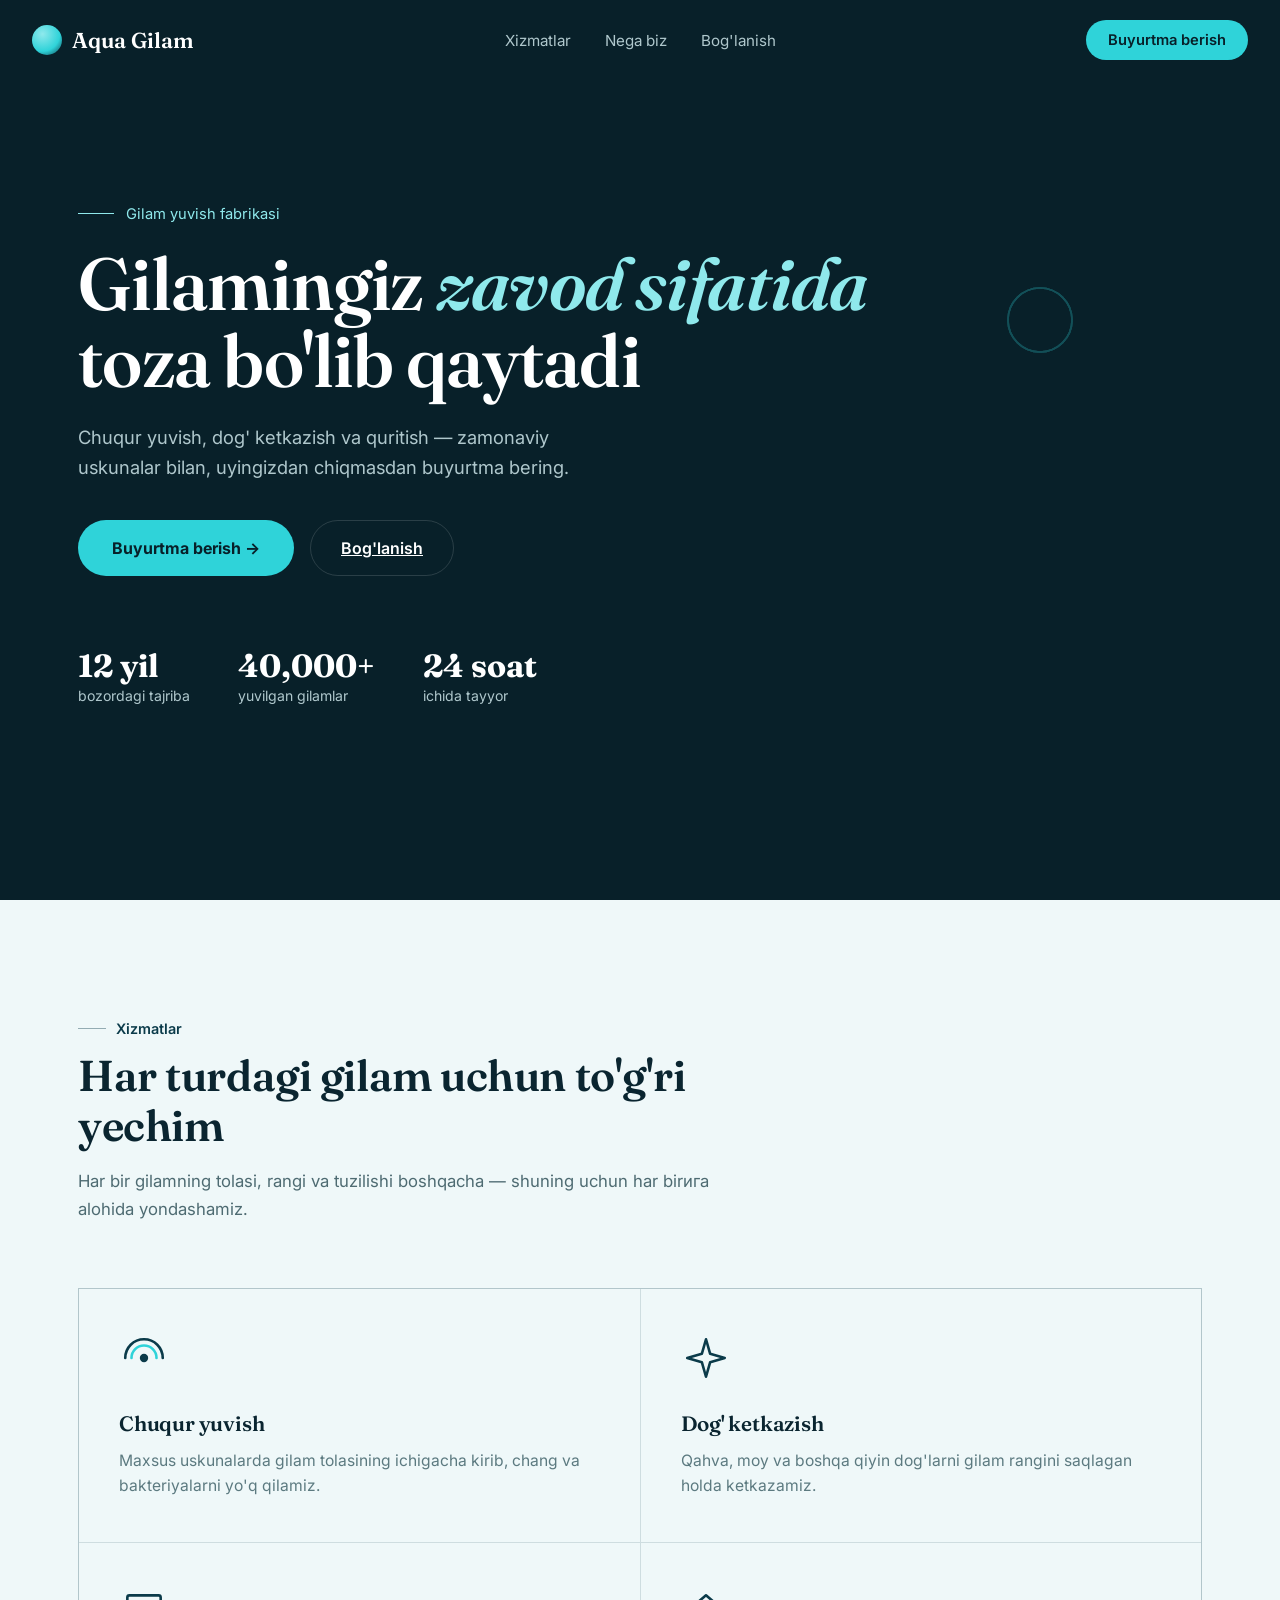
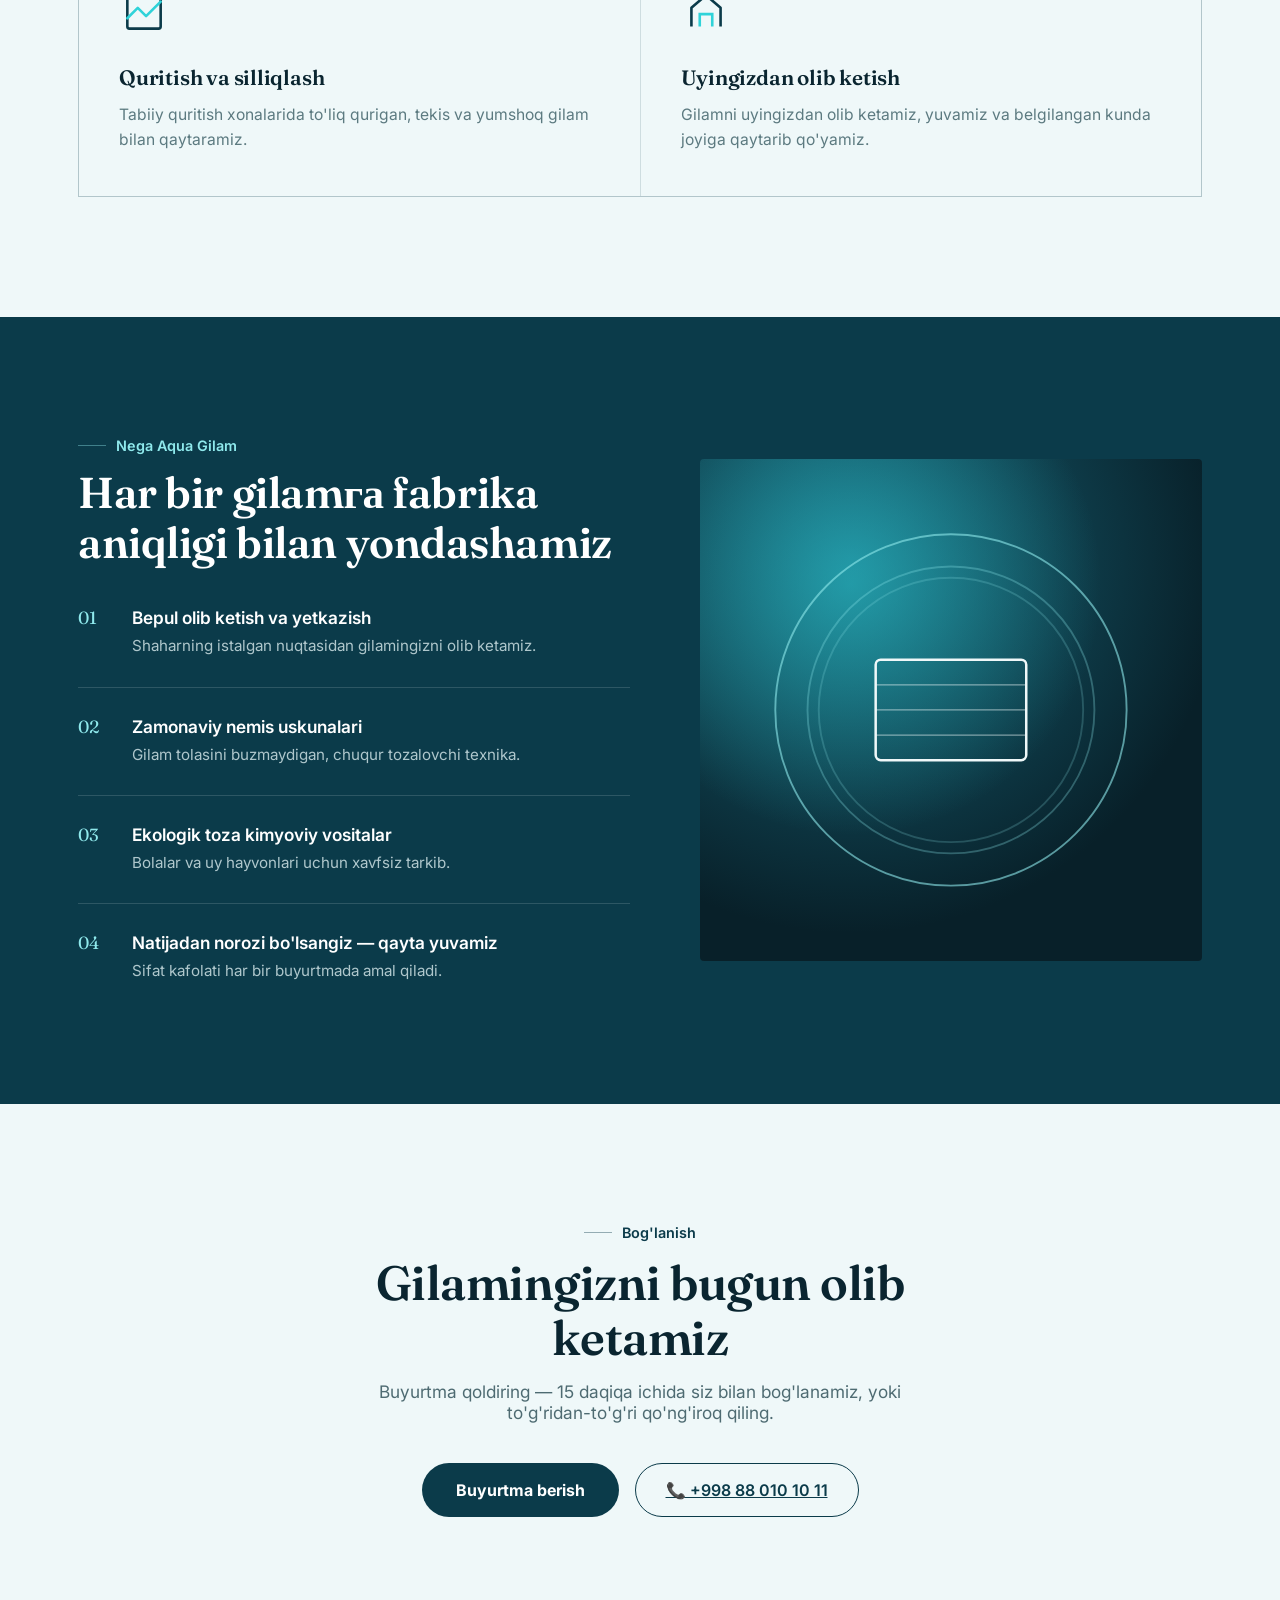
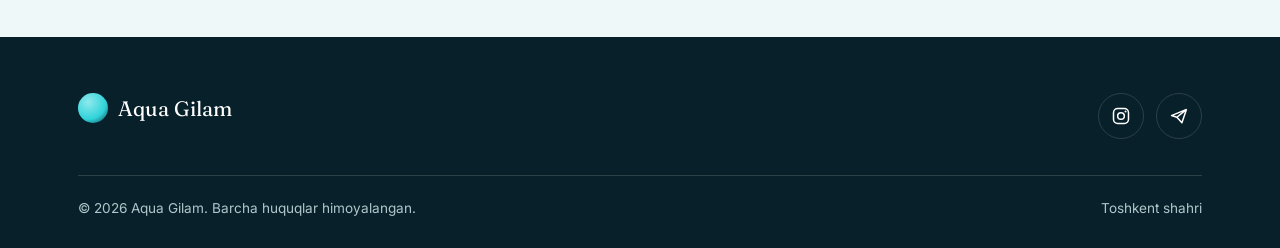
==== commit 63b4e252: "Add files via upload" ====
--- a/index.html
+++ b/index.html
@@ -131,7 +131,7 @@
     <p>Buyurtma qoldiring — 15 daqiqa ichida siz bilan bog'lanamiz, yoki to'g'ridan-to'g'ri qo'ng'iroq qiling.</p>
     <div class="contact-actions">
       <button class="btn-primary dark" onclick="openModal()">Buyurtma berish</button>
-      <a class="btn-outline" href="tel:+998901234567">📞 +998 90 123 45 67</a>
+      <a class="btn-outline" href="tel:+998901234567">📞 +998 88 010 10 11</a>
     </div>
   </div>
 </section>
@@ -168,7 +168,7 @@
       </div>
       <div class="field">
         <label for="phoneInput">Telefon raqamingiz</label>
-        <input id="phoneInput" type="tel" placeholder="+998 90 123 45 67">
+        <input id="phoneInput" type="tel" placeholder="+998 88 010 10 11">
       </div>
       <button class="btn-primary dark" onclick="submitOrder()">Yuborish</button>
     </div>
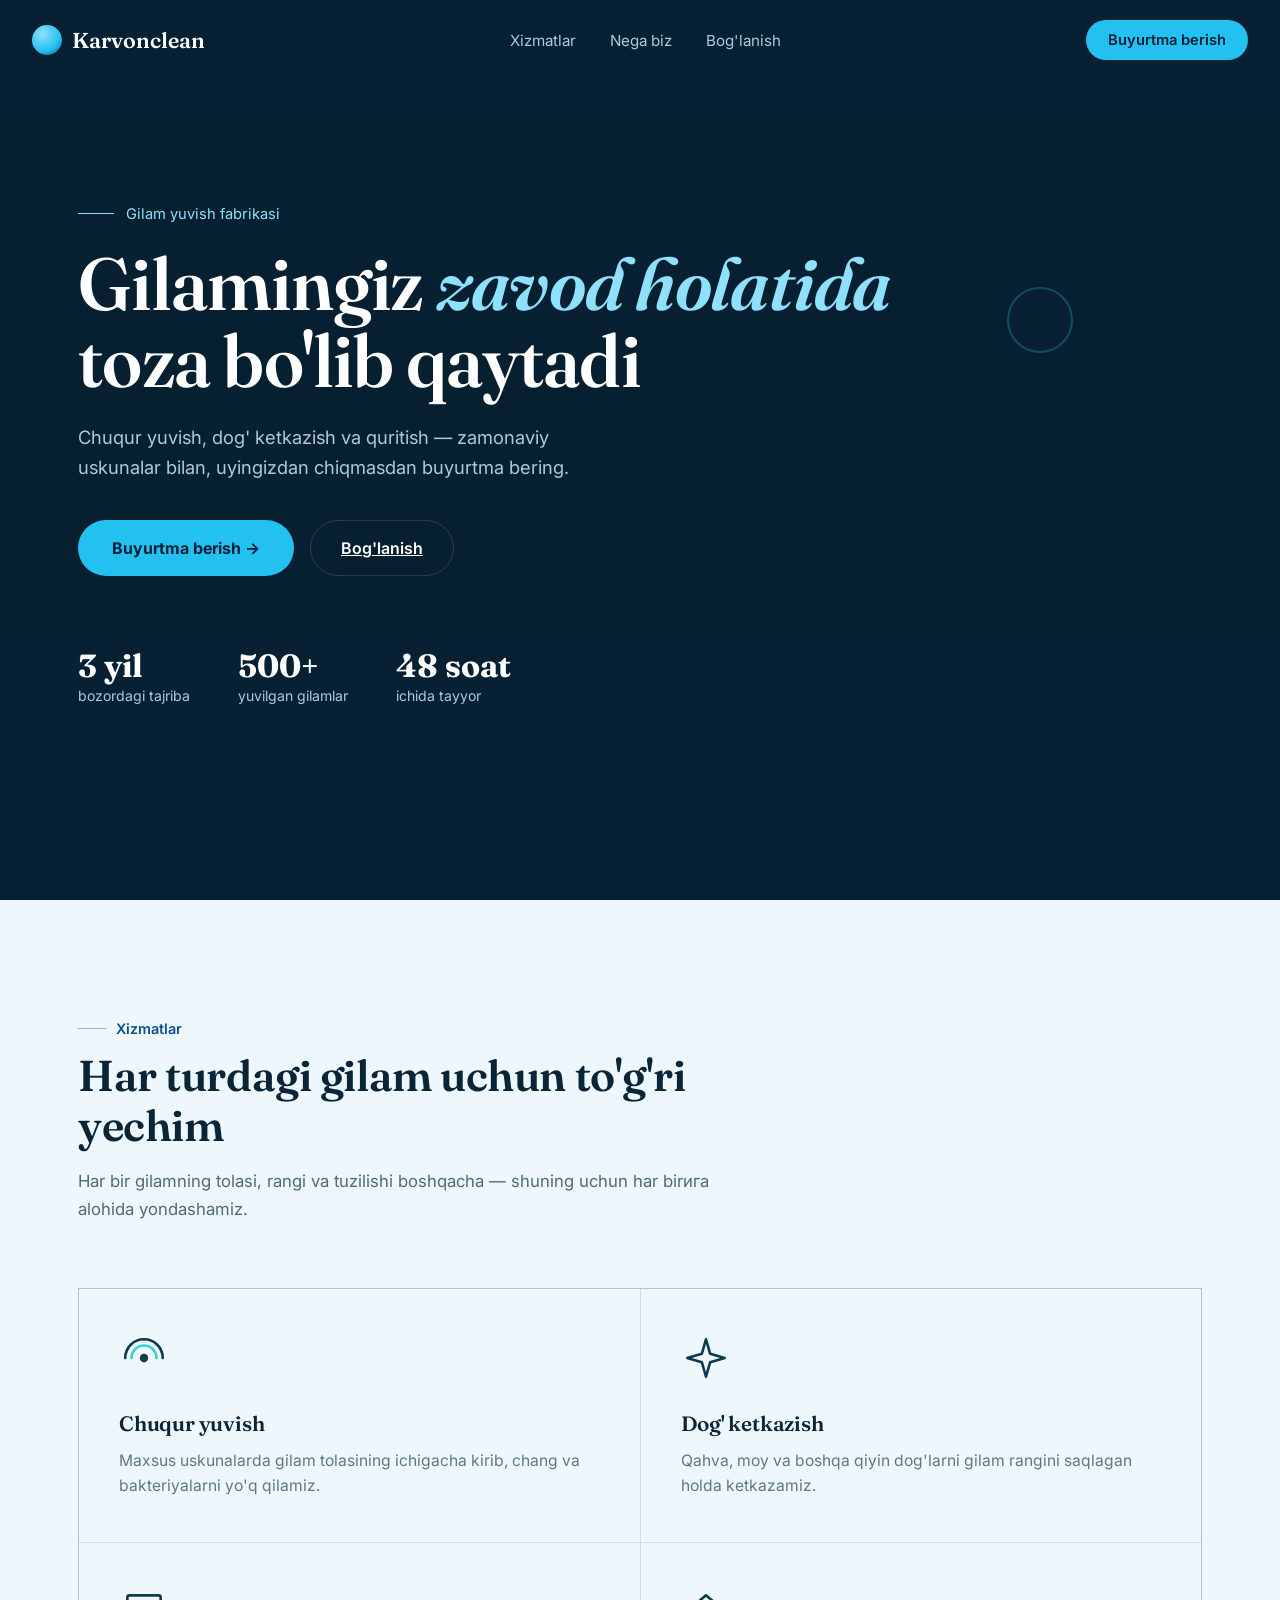
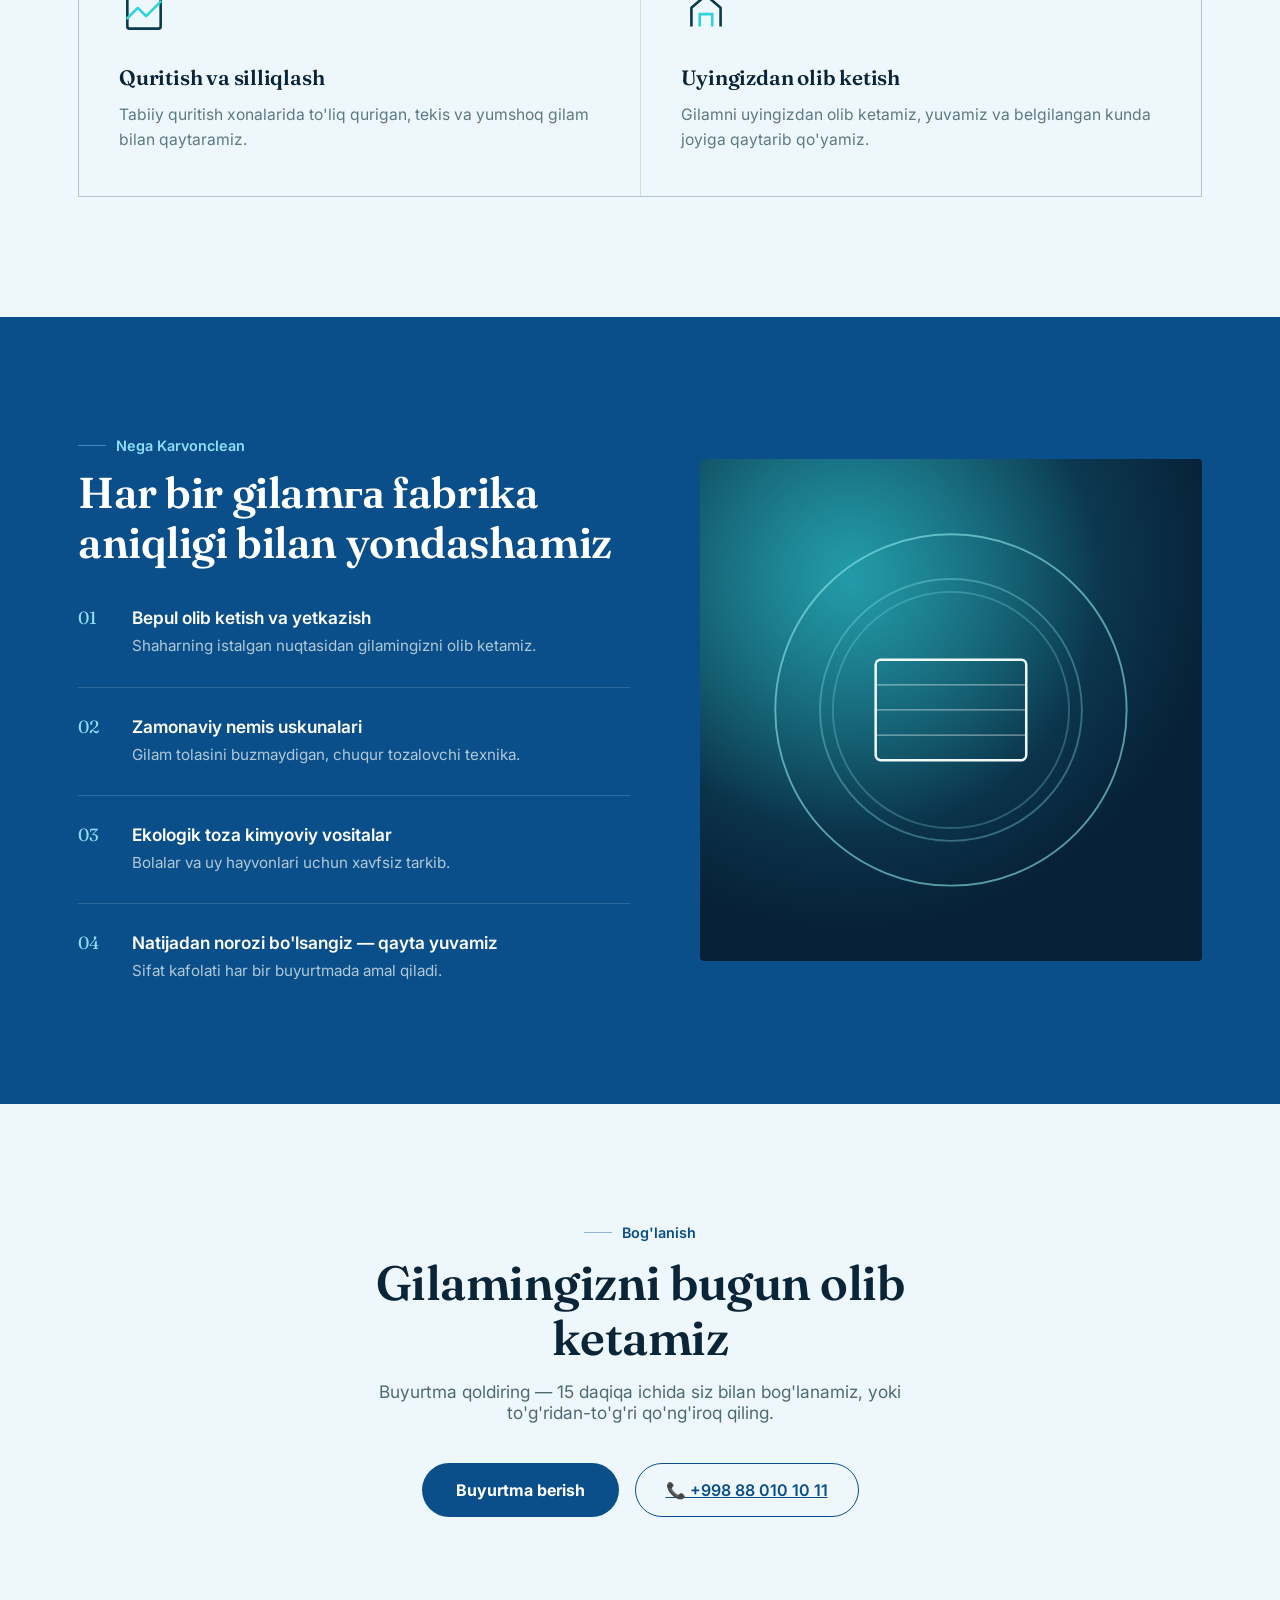
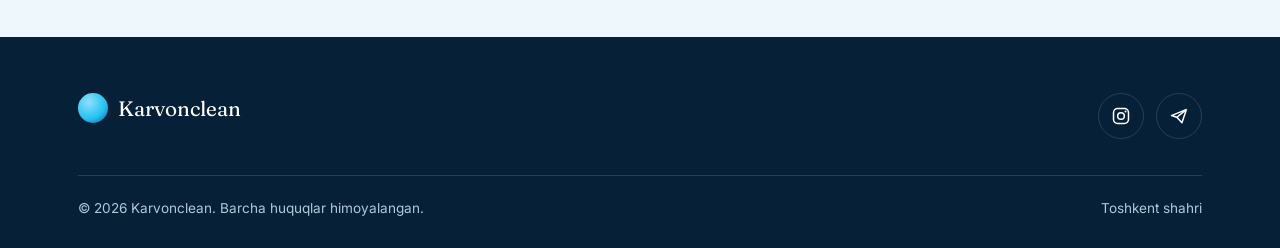
==== commit 55c2bcaa: "Add files via upload" ====
--- a/index.html
+++ b/index.html
@@ -3,13 +3,13 @@
 <head>
 <meta charset="UTF-8">
 <meta name="viewport" content="width=device-width, initial-scale=1.0">
-<title>AQUA GILAM — Gilam yuvish fabrikasi</title>
+<title>Karvonclean — Gilam yuvish fabrikasi</title>
 <link rel="stylesheet" href="style.css">
 </head>
 <body>
 
 <nav class="nav" id="nav">
-  <div class="logo"><span class="logo-mark"></span>Aqua Gilam</div>
+  <div class="logo"><span class="logo-mark"></span>Karvonclean</div>
   <ul class="nav-links">
     <li><a href="#services">Xizmatlar</a></li>
     <li><a href="#why">Nega biz</a></li>
@@ -34,16 +34,16 @@
   <div class="hero-overlay"></div>
   <div class="container hero-content">
     <div class="eyebrow-line"><span class="dash"></span>Gilam yuvish fabrikasi</div>
-    <h1>Gilamingiz <em>zavod sifatida</em> toza bo'lib qaytadi</h1>
+    <h1>Gilamingiz <em>zavod holatida</em> toza bo'lib qaytadi</h1>
     <p class="lede">Chuqur yuvish, dog' ketkazish va quritish — zamonaviy uskunalar bilan, uyingizdan chiqmasdan buyurtma bering.</p>
     <div class="hero-actions">
       <button class="btn-primary" onclick="openModal()">Buyurtma berish →</button>
       <a class="btn-ghost" href="tel:+998880101011">Bog'lanish</a>
     </div>
     <div class="hero-stats">
-      <div class="stat"><b>12 yil</b><span>bozordagi tajriba</span></div>
-      <div class="stat"><b>40,000+</b><span>yuvilgan gilamlar</span></div>
-      <div class="stat"><b>24 soat</b><span>ichida tayyor</span></div>
+      <div class="stat"><b>3 yil</b><span>bozordagi tajriba</span></div>
+      <div class="stat"><b>500+</b><span>yuvilgan gilamlar</span></div>
+      <div class="stat"><b>48 soat</b><span>ichida tayyor</span></div>
     </div>
   </div>
 </section>
@@ -83,7 +83,7 @@
 <section class="section why" id="why">
   <div class="container why-grid">
     <div>
-      <div class="section-tag"><span class="dash"></span>Nega Aqua Gilam</div>
+      <div class="section-tag"><span class="dash"></span>Nega Karvonclean</div>
       <h2 style="margin-bottom:40px;">Har bir gilamга fabrika aniqligi bilan yondashamiz</h2>
       <ul class="why-list">
         <li>
@@ -131,7 +131,7 @@
     <p>Buyurtma qoldiring — 15 daqiqa ichida siz bilan bog'lanamiz, yoki to'g'ridan-to'g'ri qo'ng'iroq qiling.</p>
     <div class="contact-actions">
       <button class="btn-primary dark" onclick="openModal()">Buyurtma berish</button>
-      <a class="btn-outline" href="tel:+998901234567">📞 +998 88 010 10 11</a>
+      <a class="btn-outline" href="tel:+998880101011">📞 +998 88 010 10 11</a>
     </div>
   </div>
 </section>
@@ -139,18 +139,18 @@
 <footer>
   <div class="container">
     <div class="footer-top">
-      <div class="footer-logo"><span class="logo-mark"></span>Aqua Gilam</div>
+      <div class="footer-logo"><span class="logo-mark"></span>Karvonclean</div>
       <div class="footer-social">
-        <a class="social-btn" href="#" aria-label="Instagram" onclick="return false;">
+        <a class="social-btn" href="https://instagram.com/karvonclean" target="_blank" rel="noopener" aria-label="Instagram">
           <svg width="20" height="20" viewBox="0 0 24 24" fill="none"><rect x="3" y="3" width="18" height="18" rx="5" stroke="currentColor" stroke-width="1.8"/><circle cx="12" cy="12" r="4" stroke="currentColor" stroke-width="1.8"/><circle cx="17.5" cy="6.5" r="1.2" fill="currentColor"/></svg>
         </a>
-        <a class="social-btn" href="#" aria-label="Telegram" onclick="return false;">
+        <a class="social-btn" href="https://t.me/karvonclean" target="_blank" rel="noopener" aria-label="Telegram">
           <svg width="20" height="20" viewBox="0 0 24 24" fill="none"><path d="M21 4L3 11.5L9.5 13.5M21 4L15.5 20L9.5 13.5M21 4L9.5 13.5" stroke="currentColor" stroke-width="1.8" stroke-linejoin="round"/></svg>
         </a>
       </div>
     </div>
     <div class="footer-bottom">
-      <span>© 2026 Aqua Gilam. Barcha huquqlar himoyalangan.</span>
+      <span>© 2026 Karvonclean. Barcha huquqlar himoyalangan.</span>
       <span>Toshkent shahri</span>
     </div>
   </div>
@@ -168,14 +168,17 @@
       </div>
       <div class="field">
         <label for="phoneInput">Telefon raqamingiz</label>
-        <input id="phoneInput" type="tel" placeholder="+998 88 010 10 11">
+        <div class="phone-field">
+          <span class="phone-prefix">+998</span>
+          <input id="phoneInput" type="tel" inputmode="numeric" placeholder="90 123 45 67" maxlength="12">
+        </div>
       </div>
       <button class="btn-primary dark" onclick="submitOrder()">Yuborish</button>
     </div>
     <div class="success-state" id="successState">
       <div class="success-icon">✓</div>
       <h3>So'rovingiz qabul qilindi</h3>
-      <p>Rahmat<span id="successName"></span>! Ma'lumotlaringiz Telegram orqali adminlarimizga va guruhimizga yuborildi. Tez orada siz bilan bog'lanamiz.</p>
+      <p>Rahmat<span id="successName"></span>! Ma'lumotlaringiz operatorlarimizga muvaffaqiyatli yuborildi. Tez orada siz bilan bog'lanamiz.</p>
     </div>
   </div>
 </div>
--- a/style.css
+++ b/style.css
@@ -1,14 +1,14 @@
 @import url('https://fonts.googleapis.com/css2?family=Fraunces:opsz,wght@9..144,400;9..144,500;9..144,600;9..144,700&family=Inter:wght@400;500;600;700&display=swap');
 
 :root{
-  --navy:#0B3B4A;
-  --deep:#082029;
-  --aqua:#2FD3D9;
-  --aqua-soft:#8FE9EC;
+  --navy:#0B4F8A;
+  --deep:#062038;
+  --aqua:#22C1F0;
+  --aqua-soft:#8FE0FB;
   --white:#FFFFFF;
-  --ice:#EFF8F9;
-  --ink:#0A2530;
-  --silver:#AFC7CC;
+  --ice:#EEF7FC;
+  --ink:#0A2538;
+  --silver:#AFC9D9;
   --line:rgba(255,255,255,0.14);
 }
 
@@ -286,6 +286,20 @@
   font-family:'Inter';
 }
 .field input:focus{border-color:var(--aqua); outline:none;}
+
+.phone-field{
+  display:flex; align-items:center; border:1.5px solid #DCE7E9; border-radius:6px;
+  transition:border-color .2s; overflow:hidden;
+}
+.phone-field:focus-within{border-color:var(--aqua);}
+.phone-prefix{
+  padding:13px 4px 13px 16px; font-size:0.98rem; color:var(--ink); font-weight:600;
+  background:var(--ice); border-right:1.5px solid #DCE7E9; user-select:none;
+}
+.phone-field input{
+  border:none; padding:13px 16px 13px 10px; flex:1; font-size:0.98rem; font-family:'Inter';
+}
+.phone-field input:focus{outline:none;}
 .modal .btn-primary.dark{width:100%; justify-content:center; margin-top:8px;}
 
 .success-state{display:none; text-align:center; padding:14px 0;}
